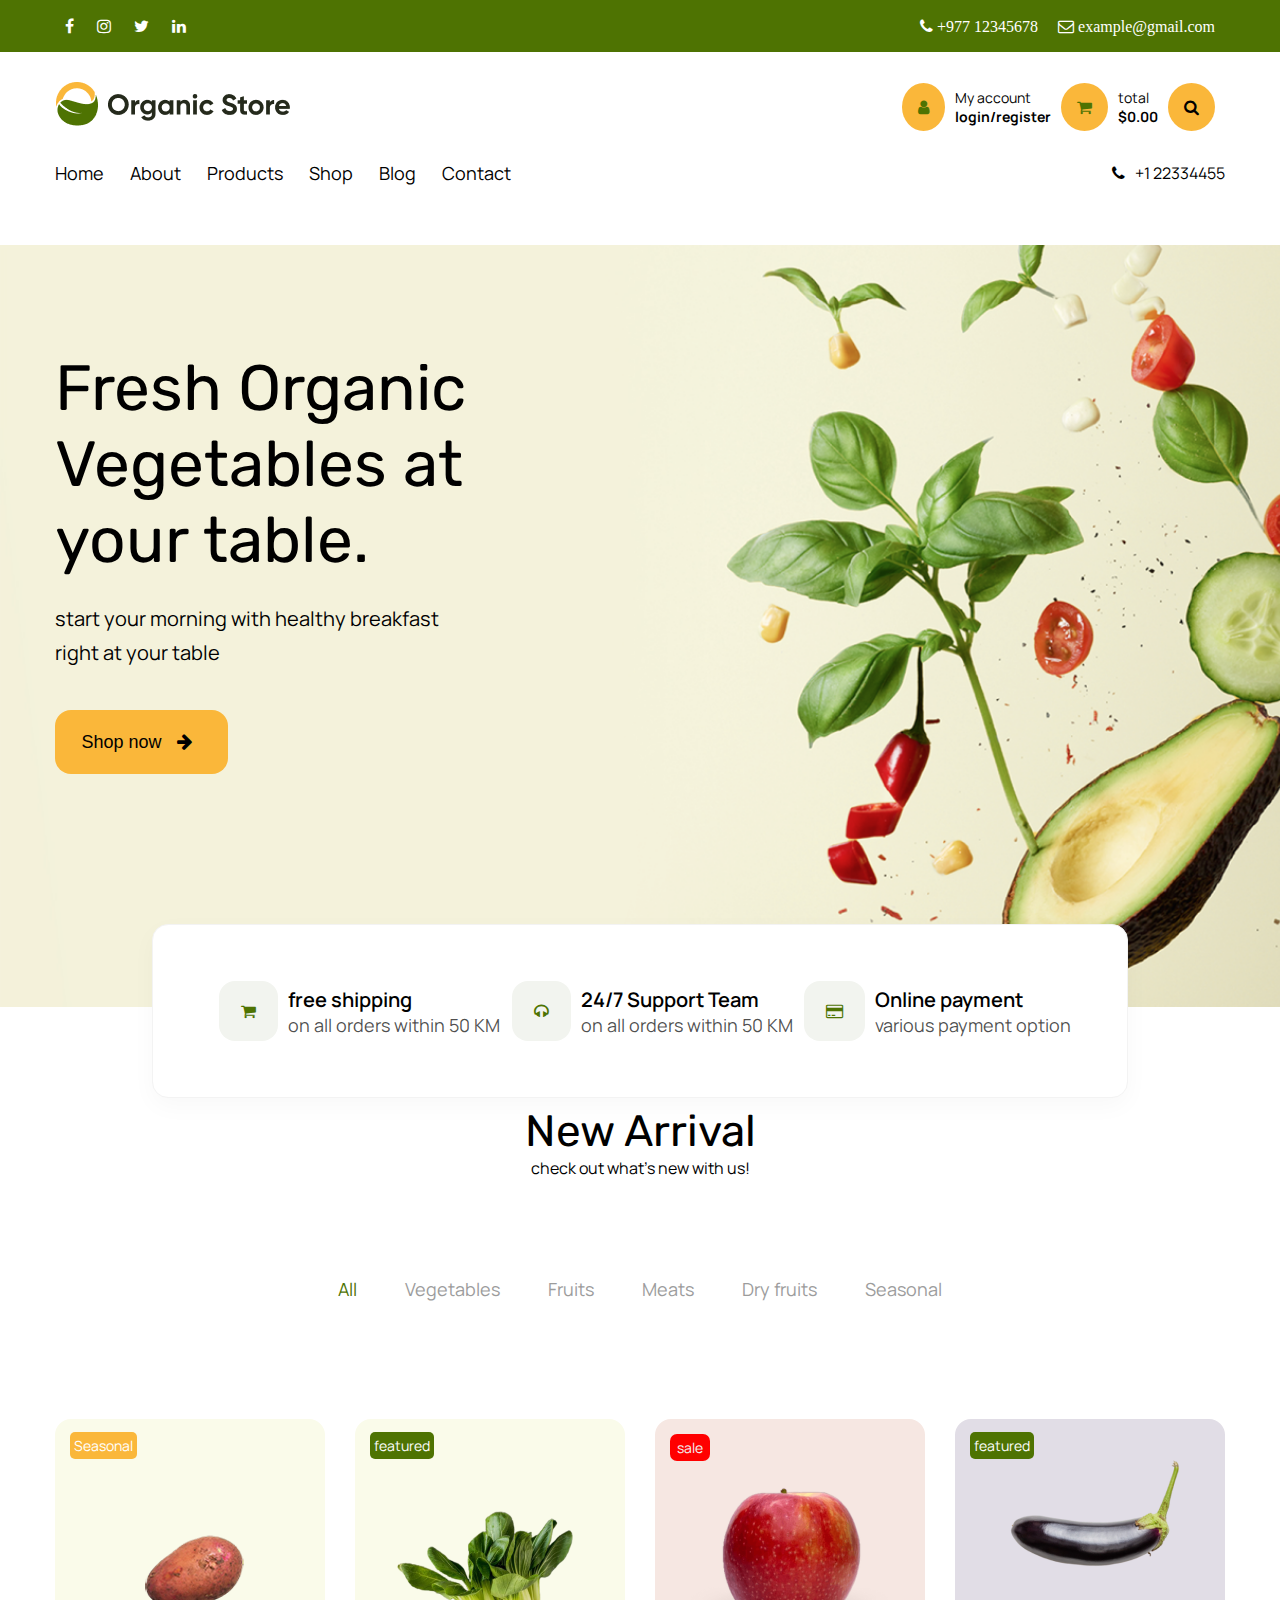
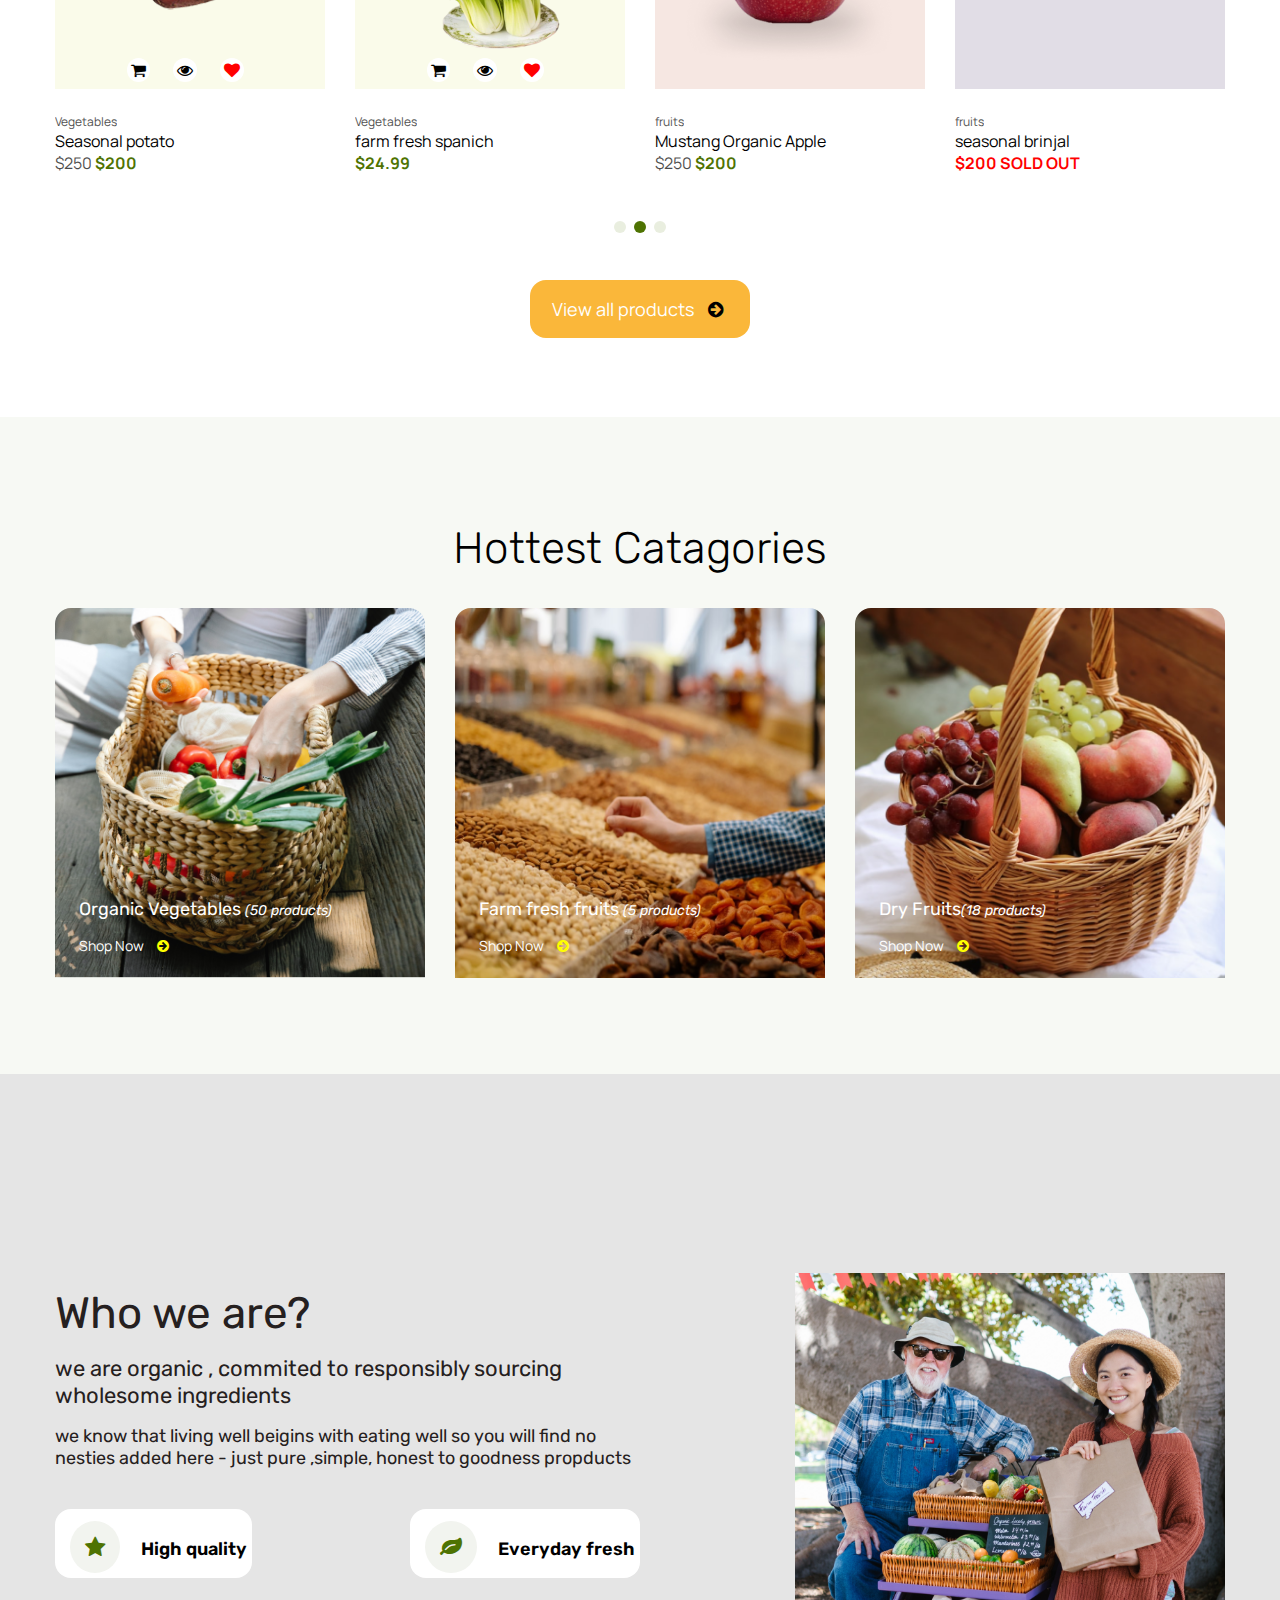
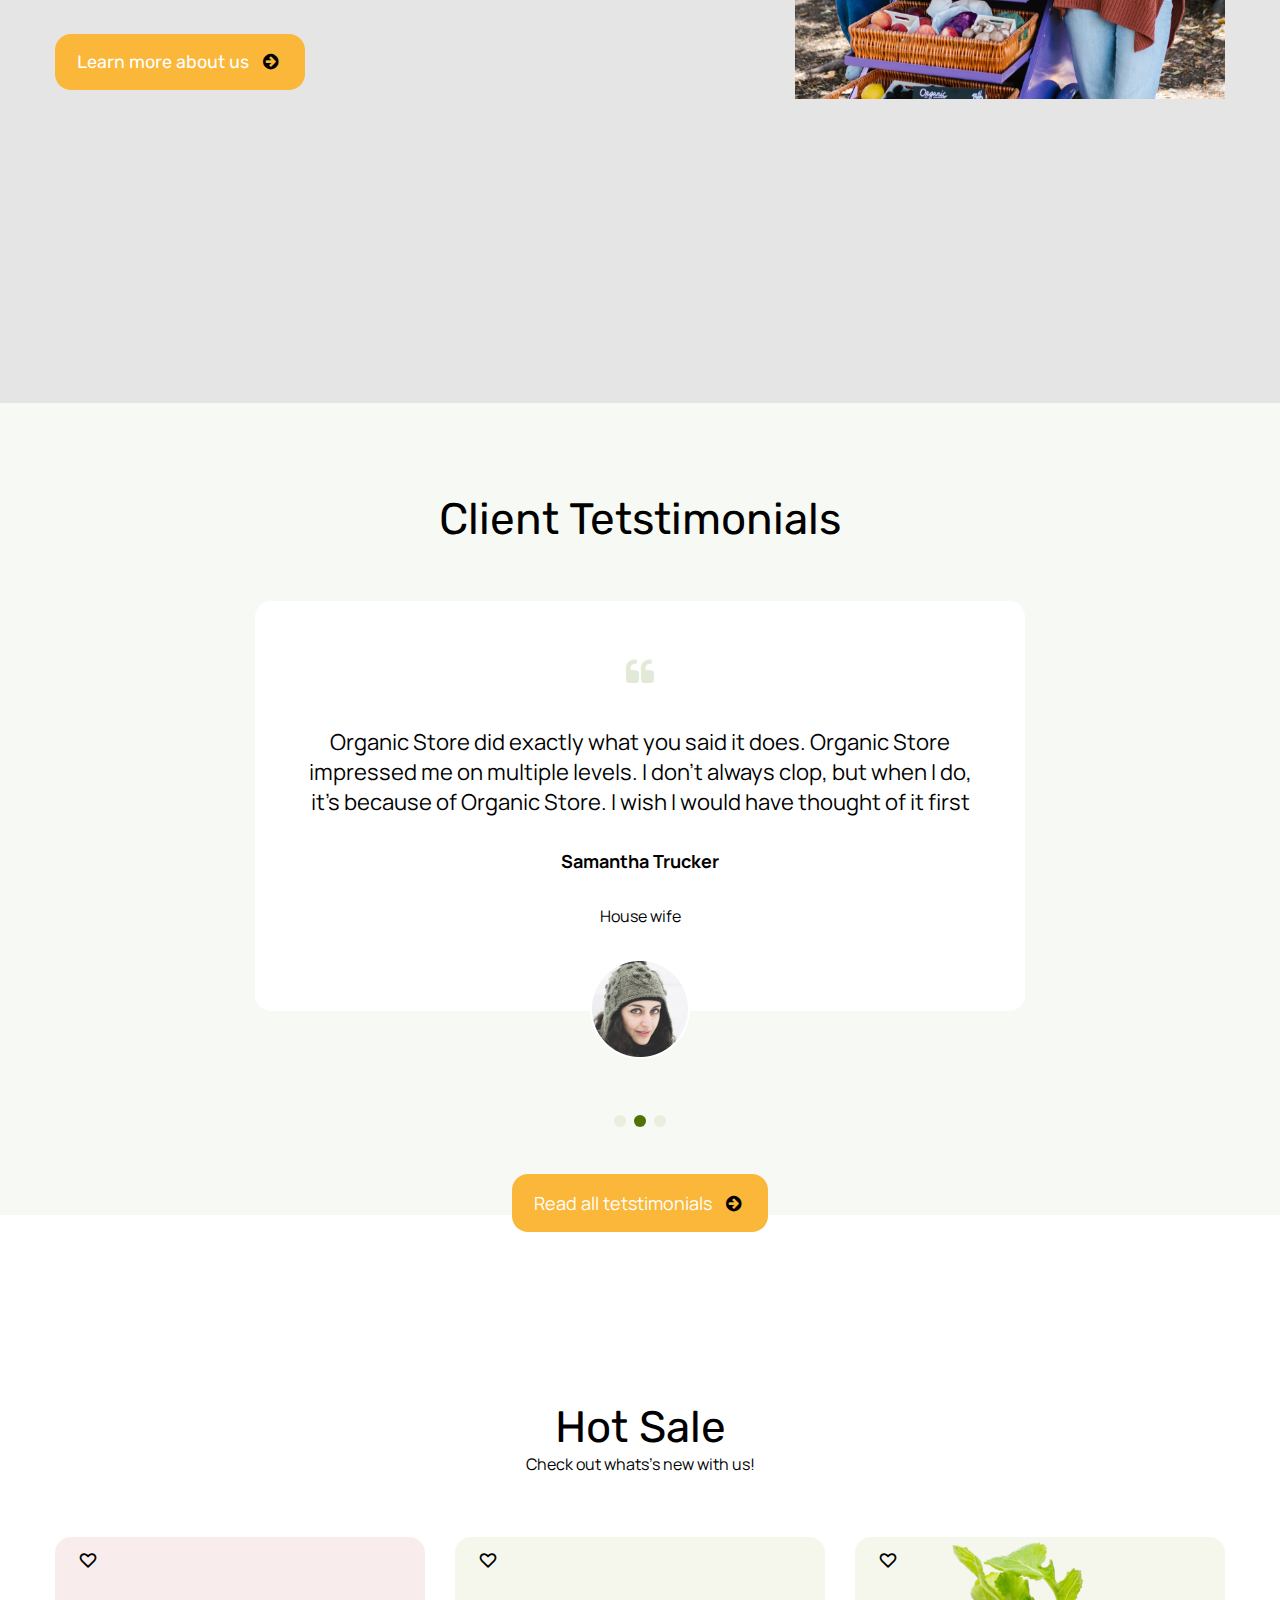
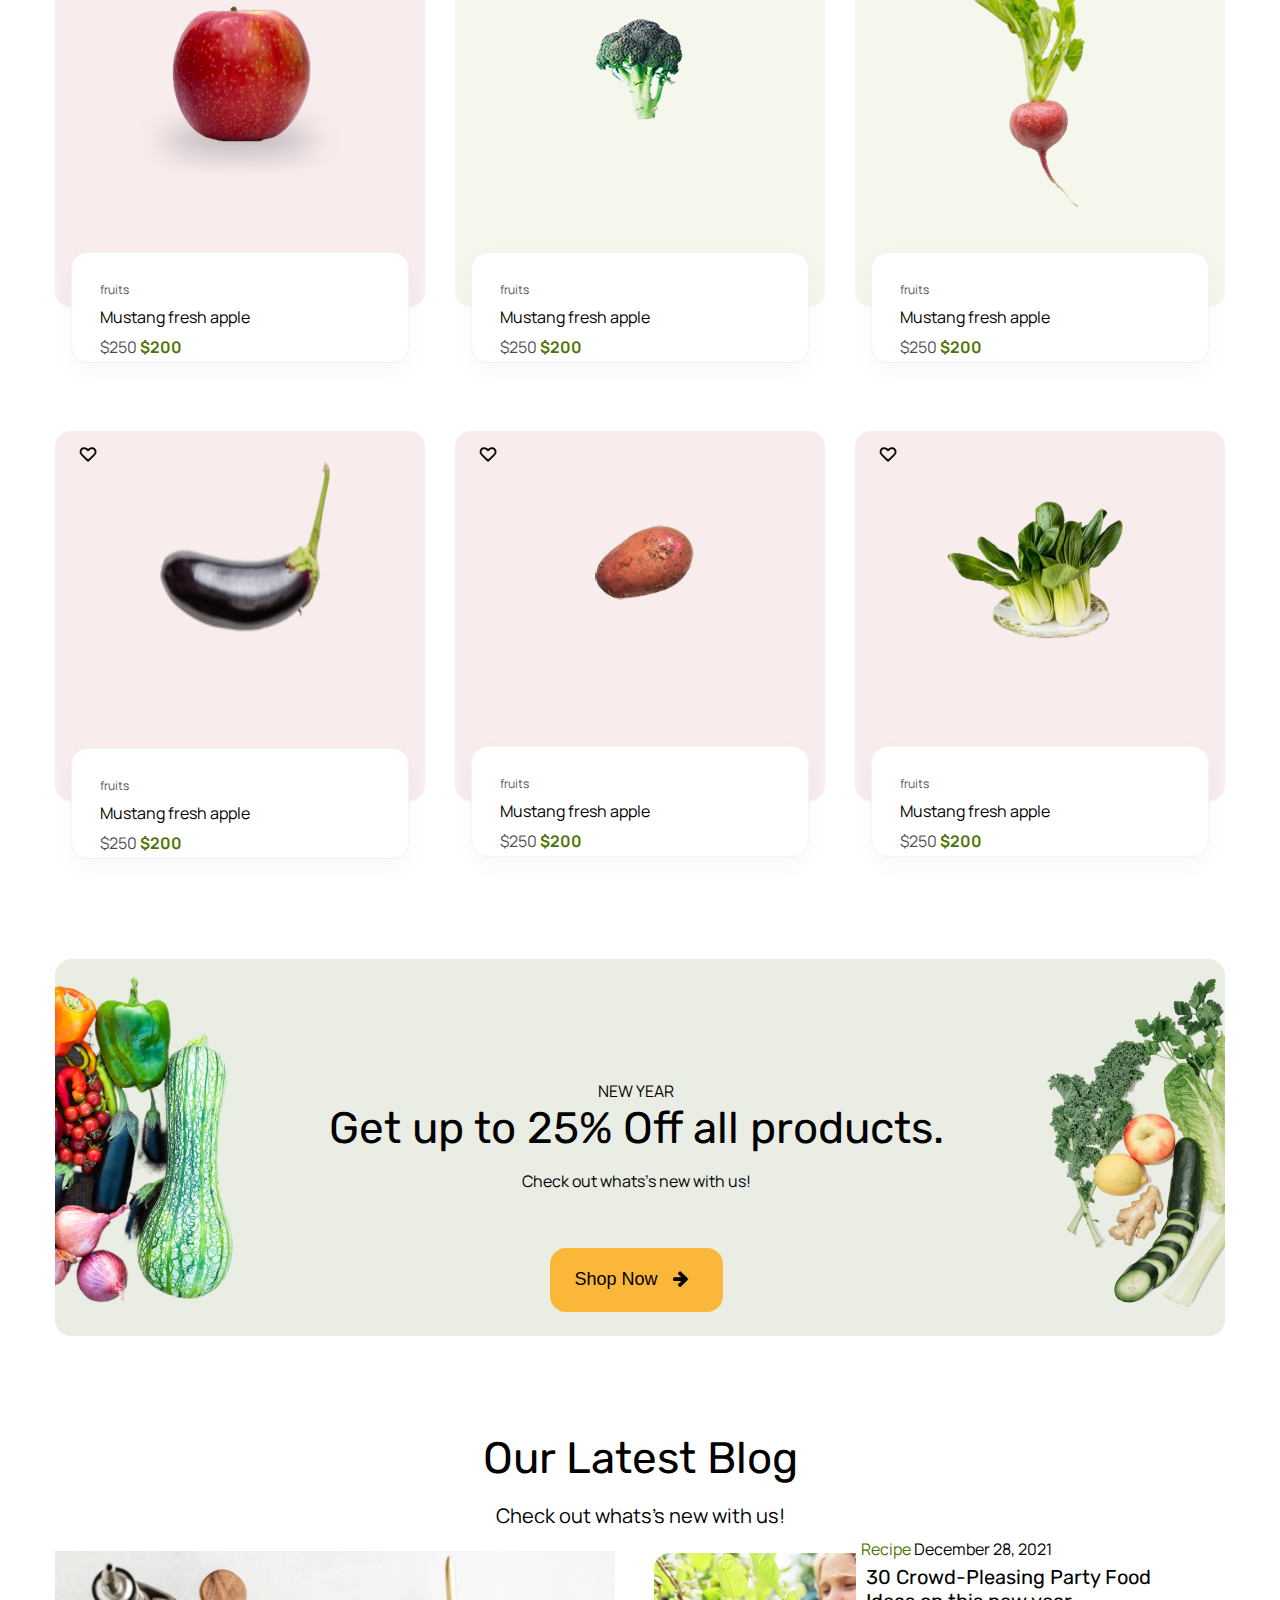
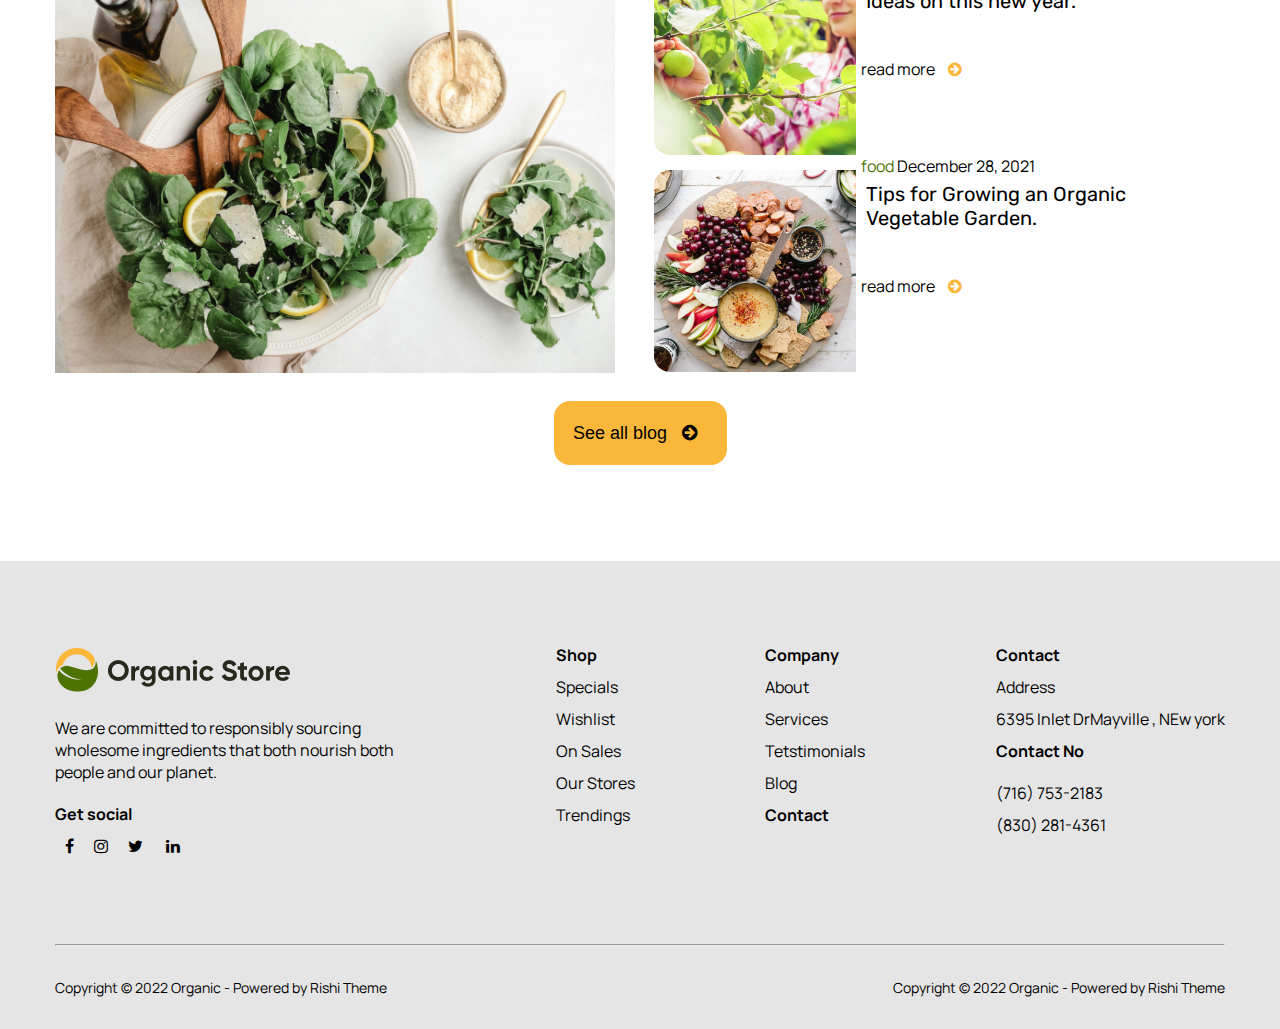
==== index.html @ 99507fd7 "complete about us page" ====
<!DOCTYPE html>
<html lang="en">

<head>
    <meta charset="UTF-8">
    <meta http-equiv="X-UA-Compatible" content="IE=edge">
    <meta name="viewport" content="width=device-width, initial-scale=1.0">
    <link rel="stylesheet" href="https://cdnjs.cloudflare.com/ajax/libs/font-awesome/4.7.0/css/font-awesome.min.css">
    <link rel="stylesheet" href="css/style.css">
    <title>Organic store</title>


</head>

<body>
    <main>
        <!-- header start -->
        <header>
            <nav>
                <div class="top-nav">
                    <div class="container">
                        <div class="top-nav_content">
                            <div class="left">
                                <i class="fa fa-facebook" aria-hidden="true" style="color: white;"></i>
                                <i class="fa fa-instagram" aria-hidden="true" style="color: white;"></i>
                                <i class="fa fa-twitter" aria-hidden="true" style="color: white;"></i>
                                <i class="fa fa-linkedin" aria-hidden="true" style="color: white;"></i>
                            </div>
                            <div class="right">
                                <i class="fa fa-phone" aria-hidden="true" style="color: white;"> +977 12345678</i>
                                <i class="fa fa-envelope-o" aria-hidden="true" style="color: white;">
                                    example@gmail.com</i>

                            </div>
                        </div>

                    </div>
                </div>
                <div class="mid">
                    <div class="container">
                        <div class="mid-content">
                            <div class="left logo">
                                <img src="images/logo.png" alt="logo">

                            </div>
                            <div class="right">
                                <div class="login-register">
                                    <i class="fa fa-user" style="color:var(--green) ;">

                                    </i>
                                    <div class="login-data">
                                        <p class="l-taxt">My account</p>
                                        <p class="b-text">login/register </p>
                                    </div>
                                </div>

                                <div class="shopping-cart">
                                    <i class="fa fa-shopping-cart" style="color:var(--green) ;"> </i>
                                    <div class="cart-content">
                                        <p class="l-taxt">total</p>
                                        <p class="b-text"> $0.00</p>
                                    </div>
                                </div>

                                <i class="fa fa-search"></i>

                            </div>
                        </div>

                    </div>
                </div>
                <div class="bottom-nav">
                    <div class="container">
                        <div class="nav-items">
                            <div>
                                <ul class="left">
                                    <li>Home</li>
                                    <li>About</li>

                                    <li>Products</li>
                                    <li>Shop</li>
                                    <li>Blog</li>
                                    <li>Contact</li>


                                </ul>

                            </div>
                            <div class="right">
                                <i class="fa fa-phone"></i>
                                +1 22334455
                            </div>
                        </div>
                    </div>



                </div>
            </nav>
        </header>
        <!-- header end -->
        <!-- section start  -->
        <section class="sec1">
            <div class="container">
                <div>
                    <h2>Fresh Organic
                        Vegetables at
                        your table.</h2>
                    <p class="m-text">start your morning with healthy breakfast right at your table </p>
                    <button class="btn">Shop now
                        <i class="fa fa-arrow-right"></i>
                    </button>
                </div>
                <div class="container">
                    <div class="box">

                        <div class="card-content">
                            <i class="fa fa-shopping-cart"></i>
                            <div class="card-text">
                                <p class="big-text">free shipping</p>
                                <p class="sm-text">on all orders within 50 KM </p>

                            </div>
                        </div>
                        <div class="card-content">
                            <i class="fa fa-headphones" aria-hidden="true"></i>
                            <div class="card-text">
                                <p class="big-text">24/7 Support Team</p>
                                <p class="sm-text">on all orders within 50 KM </p>

                            </div>
                        </div>
                        <div class="card-content">
                            <i class="fa fa-credit-card"></i>
                            <div class="card-text">
                                <p class="big-text">Online payment</p>
                                <p class="sm-text">various payment option</p>

                            </div>
                        </div>
                    </div>
                </div>
            </div>
        </section>

        <section>
            <div class="container">
                <div class="new-arrival">
                    <div class="sec-heading">
                        <h3>New Arrival</h3>
                        <p>check out what's new with us!</p>
                    </div>

                    <div class="catagories">
                        <ul>
                            <li class="active">All</li>
                            <li>Vegetables</li>
                            <li>Fruits</li>
                            <li>Meats</li>
                            <li>Dry fruits</li>
                            <li>Seasonal</li>
                        </ul>
                    </div>

                </div>

            </div>

        </section>
        <section>
            <div class="container">
                <div class="card-image">
                    <div class="cards">
                        <div class="image" style="background-color:rgba(250, 251, 234, 1);">
                            <span class="Seasonal">Seasonal</span>
                            <img src="./images/potato.png" alt="">

                            <div class="love">
                                <i class="fa fa-shopping-cart"></i>
                                <i class="fa fa-eye"></i>
                                <i class="fa fa-heart" style="color: red;"></i>
                            </div>

                        </div>
                        <div>
                            <p class="cata">Vegetables</p>
                            <p class="fruits-name">Seasonal potato</p>
                            <p> <span class="mrp">$250</span> <span class="price">$200</span></p>
                        </div>
                    </div>
                    <div class="cards">
                        <div class="image" style="background-color:rgba(250, 251, 234, 1);">
                            <span class="featured">featured</span>
                            <img src="./images/leafs.png" alt="">

                            <div class="love">
                                <i class="fa fa-shopping-cart"></i>
                                <i class="fa fa-eye"></i>
                                <i class="fa fa-heart" style="color: red;"></i>
                            </div>

                        </div>
                        <div>
                            <p class="cata">Vegetables</p>
                            <p class="fruits-name">farm fresh spanich</p>
                            <p> <span class="price">$24.99</span></p>
                        </div>
                    </div>
                    <div class="cards">
                        <div class="image">
                            <span class="sale">sale</span>

                            <img src="./images/Apple.png" alt="">
                        </div>
                        <div>
                            <p class="cata">fruits</p>
                            <p class="fruits-name">Mustang Organic Apple</p>
                            <p><span class="mrp">$250</span> <span class="price">$200</span></p>
                        </div>
                    </div>
                    <div class="cards">
                        <div class="image" style="background-color: rgba(225, 221, 230, 1);">
                            <span class="featured">featured</span>

                            <img src="./images/brinjal.png" alt="">
                        </div>
                        <div>
                            <p class="cata">fruits</p>
                            <p class="fruits-name">seasonal brinjal</p>
                            <p><span class="price sold-out">$200 SOLD OUT</span></p>
                        </div>
                    </div>
                </div>
            </div>
            </div>

            <div class="container">
                <div class="dot">
                    <p></p>
                    <p class="active"></p>
                    <p></p>
                </div>
                <div class="v-btn">
                    <a href="#" class="btn bg-btn">View all products <i class="fa fa-arrow-circle-right"
                            aria-hidden="true"></i>
                    </a>
                </div>
            </div>
            </div>

        </section>


        <!-- hotttest catagories -->

        <section class="h-cata">
            <div class="container">
                <h2>Hottest Catagories</h2>
                <div class="image-container">

                    <div class="h-image">
                        <div>

                            <img src="images/Image.png" alt="">

                            <div class="h-text">
                                <p class="h-image-text">Organic Vegetables <span class="qty">(50 products)</span></p>
                                <p class="shop-btn">Shop Now <i class="fa fa-arrow-circle-right"
                                        style="color:yellow;"></i></p>
                            </div>
                        </div>

                    </div>
                    <div class="h-image">
                        <div>
                            <img src="images/Fruits.png" alt="">
                            <div class="h-text">
                                <p class="h-image-text">Farm fresh fruits <span class="qty">(5 products)</span></p>
                                <p class="shop-btn">Shop Now <i class="fa fa-arrow-circle-right"
                                        style="color:yellow;"></i></p>
                            </div>
                        </div>




                    </div>
                    <div class="h-image">
                        <div>
                            <img src="images/fruits2.png" alt="">
                            <div class="h-text">
                                <p class="h-image-text">Dry Fruits<span class="qty">(18 products)</span></p>
                                <p class="shop-btn">Shop Now <i class="fa fa-arrow-circle-right"
                                        style="color:yellow;"></i></p>
                            </div>
                        </div>



                    </div>
                </div>


            </div>
        </section>

        <section class="sec-2">
            <div class="container">
                <div class="description">
                    <div class="text">
                        <h3> Who we are?<h3>
                                <p class="bg-text">we are organic , commited to responsibly sourcing wholesome
                                    ingredients
                                </p>
                                <p class="sm-text"> we know that living well beigins with eating well so you will find
                                    no
                                    nesties added here - just pure ,simple, honest to goodness propducts</p>
                                <div class="tag">
                                    <div>
                                        <i class="fa fa-star" aria-hidden="true" style="color:var(--green) ;"></i>
                                        <span> High quality </span>
                                    </div>
                                    <div>
                                        <i class="fa fa-leaf" aria-hidden="true" style="color:var(--green) ;"></i>
                                        <span>Everyday
                                            fresh</span>
                                    </div>



                                </div>



                                <div class="bg-btn"> Learn more about us <i class="fa fa-arrow-circle-right"></i> </div>

                    </div>
                    <div class="d-image">
                        <img src="images/image4.png" alt="">
                    </div>



                </div>

            </div>

        </section>


        <section class="h-cata c-comment">
            <div class="container">
                <h5>
                    Client Tetstimonials
                </h5>

                <div class="comment">
                    <div class="c-content">
                        <i class="fa fa-quote-left" aria-hidden="true"></i>

                        <p>Organic Store did exactly what you said it does. Organic Store impressed me on multiple
                            levels. I don't always clop, but when I do, it's because of Organic Store. I wish I would
                            have thought of it first</p>
                        <p class="name">Samantha Trucker</p>
                        <p class="o-client">House wife</p>
                        <img src="images/client.png" alt="client-image">
                    </div>

                </div>



                <div class="container">
                    <div class="dot" style="padding-top:104px ;">
                        <p></p>
                        <p class="active"></p>
                        <p></p>
                    </div>
                    <div class="v-btn">
                        <a href="#" class="btn bg-btn">Read all tetstimonials <i class="fa fa-arrow-circle-right"
                                aria-hidden="true"></i>
                        </a>

                    </div>
                </div>

            </div>
        </section>

        <section class="h-sale">
            <div class="container">
                <h5>Hot Sale</h5>
                <p>Check out whats's new with us!</p>
            </div>
            <div class="container">
                <div class="image-container">
                    <div class="card">
                        <i class="fa fa-heart-o" style="color:var(--black);"></i>
                        <img src="images/Apple.png" alt="">
                        <div>
                            <div class="image-content">
                                <p class="cata">fruits</p>
                                <p class="name">Mustang fresh apple</p>
                                <p><span class="mrp">$250</span> <span class="price">$200</span></p>
                            </div>
                        </div>
                    </div>

                    <div class="card" style="background: rgba(245, 247, 237, 1);">
                        <i class="fa fa-heart-o" style="color:var(--black);"></i>

                        <img src="images/brocoli.png" alt="" ">
                        <div>
                            <div class=" image-content">
                        <p class="cata">fruits</p>
                        <p class="name">Mustang fresh apple</p>
                        <p><span class="mrp">$250</span> <span class="price">$200</span></p>
                    </div>
                </div>
            </div>
            <div class="card" style="background: rgba(245, 247, 237, 1);
                    ">
                <i class="fa fa-heart-o" style="color:var(--black);"></i>

                <img src="images/turnip.png" alt="">
                <div>
                    <div class="image-content">
                        <p class="cata">fruits</p>
                        <p class="name">Mustang fresh apple</p>
                        <p><span class="mrp">$250</span> <span class="price">$200</span></p>
                    </div>
                </div>
            </div>
            <div class="card">

                <i class="fa fa-heart-o" style="color:var(--black);"></i>

                <img src="images/brinjal.png" alt="" style="height:272px; width: 272px;">
                <div>
                    <div class="image-content">
                        <p class="cata">fruits</p>
                        <p class="name">Mustang fresh apple</p>
                        <p><span class="mrp">$250</span> <span class="price">$200</span></p>
                    </div>
                </div>
            </div>
            <div class="card">
                <i class="fa fa-heart-o" style="color:var(--black);"></i>

                <img src="images/potato.png" alt="">
                <div>
                    <div class="image-content">
                        <p class="cata">fruits</p>
                        <p class="name">Mustang fresh apple</p>
                        <p><span class="mrp">$250</span> <span class="price">$200</span></p>
                    </div>
                </div>
            </div>
            <div class="card">
                <i class="fa fa-heart-o" style="color:var(--black);"></i>

                <img src="images/leafs.png" alt="">
                <div>
                    <div class="image-content">
                        <p class="cata">fruits</p>
                        <p class="name">Mustang fresh apple</p>
                        <p><span class="mrp">$250</span> <span class="price">$200</span></p>
                    </div>
                </div>
            </div>
            </div>
            </div>
            </div>
        </section>

        <div class="container">
            <div class="ny">
                <div>
                    <img src="images/newyear2.png" alt="">

                </div>
                <div class="ny-card">
                    <div class="ny-text">
                        <p style="text-align: center; padding-top: 96px;">NEW YEAR</p>
                        <h3 style="margin-top:24px 0 16px 0;">Get up to 25% Off all products.</h3>
                        <p style="text-align: center; margin-bottom: 56px
                        ;margin-top: 16px;">Check out whats's new with us!</p>
                        <button class="btn" style="text-align:center ; display: block; margin:  auto;">Shop Now
                            <i class="fa fa-arrow-right"></i></button>
                    </div>

                </div>
                <div>
                    <img src="images/new year.png" alt="">
                </div>
            </div>
        </div>
<!-- section block start  -->




        <section class="blog">
            <div class="container">
                <h3>Our Latest Blog</h3>
                <p style="text-align: center; font-size: 20px;">Check out whats's new with us!</p>
            </div>

            <div class="container">
            <div class="b-box">

                    <div class="feature">
                        <img src="images/feature.png" alt="">
                    </div>
                    <div class="wrapper">
                        <div class="b-article">
                            <div class="article-image"><img src="images/side.png" alt=""></div>
                            <div>
                                <p><span style="color:var(--green) ;" >Recipe</span> <span>December 28, 2021</span></p>
                                <p class="b-content">30 Crowd-Pleasing Party Food Ideas on this new year.</p>
                                <button>read more <i class="fa fa-arrow-circle-right"  ></i></button>
                            </div>
                        </div>

                        <div class="b-article">

                            <div class="article-image"><img src="images/side2.png" alt=""></div>
                            <div >
                                <p><span style="color:var(--green) ;" >food  </span> <span>December 28, 2021</span></p>
                                <p class="b-content">Tips for Growing an Organic Vegetable Garden.</p>
                                <button>read more <i class="fa fa-arrow-circle-right"></i></button>
                            </div>
                        </div>

                    </div>

                </div>
                <button class="btn b-btn">See all blog <i class="fa fa-arrow-circle-right"></i></button>
            </div>
           
              

            
            </div>
        </section>

    </main>
    <footer>
        <div class="container">
            <div class="row">
               <div>
                <img src="images/logo.png" alt="">
                <p>We are committed to responsibly sourcing wholesome ingredients that both nourish both people and our planet.</p>
                <h4>Get social</h4>
                <span><i class="fa fa-facebook"></i><i class="fa fa-instagram"></i><i class="fa fa-twitter"></i> <i class="fa fa-linkedin"></i></span>
               </div>


               <div>
                <h4>Shop</h4>
                <ul class="col">
                    <li>Specials</li>
                    <li>Wishlist</li>
                    <li>On Sales</li>
                    <li>Our Stores</li>
                    <li>Trendings</li>
                </ul>
               </div>
               <div>
                <h4>Company</h4>
                <ul class="col">
                    <li>About</li>
                    <li>Services</li>
                    <li>Tetstimonials</li>
                    <li>Blog</li>
                    <h4>Contact</h4>
                </ul>
               </div>
               <div>
                <h4>Contact</h4>
                <ul class="col">
                <li>Address </li>
                <li>6395 Inlet DrMayville , NEw york</li>
                <h4>Contact No</h4>
                <li>(716) 753-2183</li>
                <li>(830) 281-4361</li>
            </ul>
               </div>
            </div>
            <hr>
            <div class="footer-copyright">
                <div>Copyright © 2022 Organic - Powered by Rishi Theme</div>
                <div>Copyright © 2022 Organic - Powered by Rishi Theme</div>
            </div>
        </div>
    </footer>
</body>

</html>
---- css/style.css ----
@import url("https://fonts.googleapis.com/css2?family=Manrope:wght@400;500;600&family=Rubik:wght@400;500;600;700&display=swap");

* {
  margin: 0;
  padding: 0;
  box-sizing: border-box;
}
body {
  font-family: manrope;
}

.container {
  max-width: 1170px;
  width: 100%;
  margin: 0 auto;
}
:root {
  --white: #ffff;
  --grey: #f7f9f4;
  --black-font: rgb(0, 0, 0, 1);
  --grey-font: rgba(0, 0, 0, 0.7);
  --button: rgba(250, 183, 58, 1);
  --green: rgba(78, 115, 2, 1);
}
header {
  height: 245px;
}
.top-nav {
  background: rgba(78, 115, 2, 1);
}

.top-nav_content {
  display: flex;
  padding: 15px 0px;
  justify-content: space-between;
}
.fa {
  margin: 0 10px;
}

.mid-content {
  display: flex;
  padding: 30px 0px;
  justify-content: space-between;
}

.right {
  display: flex;
  align-items: center;
}
.b-text {
  font-size: 14px;
  font-weight: 700;
}
.l-taxt {
  font-size: 14px;
  font-weight: 400;
}
.login-register {
  display: flex;
  align-items: center;
}

.shopping-cart {
  display: flex;
  align-items: center;
}

.nav-items {
  display: flex;
  justify-content: space-between;
}

.mid .right .fa {
  background-color: var(--button);
  padding: 16px;
  border-radius: 50%;
}

.fa-user {
  padding: 15.5px;
}

ul {
  display: flex;
  list-style: none;
  gap: 26px;
  font-size: 18px;
}
.bottom .fa {
  color: black;
  font-size: 22px;
}
.bottom .right {
  font-weight: 500;
}

.sec1 {
  height: 762px;
  background: url(../images/section1.png);
  background-repeat: no-repeat;
  background-size: cover;
  position: relative;
}

h2 {
  font-family: rubik;
  font-size: 64px;
  font-weight: 400;
  padding-top: 105px;
  width: 470px;
}
.m-text {
  font-size: 20px;
  line-height: 34px;
  width: 386px;
  margin-top: 24px;
  font-weight: 400px;
  display: block;
}
.btn {
  height: 64px;
  width: 173px;
  background-color: var(--button);
  font-size: 18px;
  border-radius: 16px;
  margin-top: 40px;
  border: none;
}
.box {
  padding: 56px;
  background-color: var(--white);
  position: relative;
  display: flex;
  justify-content: space-between;
  border-radius: 16px;
  bottom: -150px;
  box-shadow: 0px 8px 24px rgba(0, 0, 0, 0.03);
  border: 1px solid #f3f3f3;
  width: 976px;
  margin: auto;
}
.card-content {
  display: flex;
}
.card-text {
  margin: auto;
}

.box .fa {
  color: var(--green);
  padding: 22px;
  background-color: rgba(242, 244, 239, 1);
  border-radius: 16px;
}
.big-text {
  font-size: 20px;
  font-weight: 600;
}
.sm-text {
  font-weight: 400;
  color: rgba(0, 0, 0, 0.7);
}
.new-arrival {
  height: 412px;
}
.sec-heading {
  height: 270px;
  display: flex;
  flex-direction: column;
  align-items: center;
  justify-content: center;
}
h3 {
  font-size: 44px;
  font-family: rubik;
  font-weight: 400;
}
.catagories ul {
  justify-content: center;
  gap: 48px;
  color: rgba(156, 156, 156, 1);
  align-items: flex-end;
}
.active {
  color: var(--green);
}
.cards {
  height: 402px;
  position: relative;
}
.image {
  height: 270px;
  width: 270px;
  background-color: rgba(246, 231, 226, 1);
  border-radius: 16px 16px 0px 0;
}

.cata {
  font-size: 12px;
  opacity: 0.7;
  margin-top: 24px;
}
.mrp {
  opacity: 0.7;
}
.price {
  color: var(--green);
  font-weight: 700;
}
.sale {
  position: absolute;
  font-size: 14px;
  padding: 4px 7px;
  border-radius: 7px;
  top: 15px;
  left: 15px;
  background-color: red;
  color: #f3f3f3;
}
.sold-out {
  color: red;
}

.card-image {
  display: flex;
  justify-content: space-between;
  align-items: center;
  flex-wrap: wrap;
}
.featured {
  background-color: var(--green);
  position: relative;
  font-size: 14px;
  top: 15px;
  left: 15px;
  padding: 4px;
  border-radius: 5px;
  color: var(--white);
}
.Seasonal {
  font-size: 14px;
  background-color: rgba(250, 183, 58, 1);
  position: relative;
  top: 15px;
  left: 15px;
  padding: 4px;
  border-radius: 5px;
  color: var(--white);
}
.love {
  position: absolute;
  position: absolute;
  top: 239px;
  left: 62px;
}
.love .fa {
  padding: 4px;
  background-color: white;
  border-radius: 50%;
}

.dot {
  display: flex;
  justify-content: center;
  gap: 8px;
  margin-bottom: 64px;
}
.dot p {
  height: 12px;
  width: 12px;
  background-color: rgba(233, 238, 223, 1);
  border-radius: 50%;
}
.dot .active {
  background-color: var(--green);
}
.bg-btn {
  text-align: center;
  padding: 17px 17px 17px 22px;
  font-size: 18px;
  text-decoration: none;
  color: var(--white);
}
.bg-btn .fa {
  color: black;
}
.v-btn {
  text-align: center;
  margin-bottom: 96px;
}
.image-container {
  display: flex;
  flex-wrap: wrap;
  justify-content: space-between;
}
.h-image {
  margin-top: 15px;
  height: 370px;
  position: relative;
  margin-bottom: 96px;
}
.h-image img {
  width: 370px;
  height: 370px;
  border-radius: 16px 16px 0 0;
}
.h-cata h2 {
  margin: 0 auto;
  text-align: center;

  font-family: rubik;
  font-weight: 300;
  font-size: 44px;
  letter-spacing: -0.01rem;
  margin-bottom: 19px;
}

.h-cata {
  background-color: var(--grey);
}

.h-text {
  position: absolute;
  bottom: 23px;
  left: 24px;
  color: #ffffff;
}
.qty {
  font-size: 14px;
  font-weight: 400;
  font-style: italic;
}

.h-image-text {
  font-size: 18px;
  font-family: rubik;
}
.shop-btn {
  font-size: 14px;
  margin-top: 16px;
}

.tag span {
  color: var(--black-font);
  font-size: 18px;
  font-weight: 600;
}
.tag .fa {
  padding: 15px;
  border-radius: 50%;
  font-size: 22px;
  background-color: rgba(242, 244, 239, 1);
}
.text {
  width: 50%;
}
.tag {
  display: flex;

  justify-content: space-between;
  margin-top: 40px;
}
.sec-2 {
  background-color: #e5e5e5;
  height: 929px;
}
.description {
  display: flex;
  justify-content: space-between;
  align-items: center;
  height: 829px;
}

.description h3 {
  font-size: 44px;
  font-weight: 400;
}
.bg-text {
  font-size: 22px;
  font-weight: 400;
}
.sm-text {
  font-size: 18px;
  font-weight: 400;
}

.tag div {
  border-radius: 16px;
  background-color: rgba(255, 255, 255, 1);
  text-align: center;
  padding: 5px;
}
.d-image img {
  width: 430px;
  margin: auto;
}
.text h3 {
  margin: 16px 0;
  color: rgb(37, 32, 32);
}
.text p {
  margin: 16px 0;
  color: rgb(37, 32, 32);
}
.text .bg-btn {
  text-align: start;
  background-color: rgba(250, 183, 58, 1);
  display: inline-block;
  border-radius: 16px;
  margin-top: 56px;
}
h5 {
  font-size: 44px;
  font-family: rubik;
  font-weight: 400;
  padding-top: 90px;
  text-align: center;
}
.comment {
  height: 410px;
  width: 770px;
  background-color: var(--white);
  border-radius: 16px;
  text-align: center;
  margin: 56px auto 0 auto;
}

.comment .fa {
  color: rgba(227, 233, 215, 1);
  font-size: 30px;
  width: 30px;
  margin-top: 56px;
  margin-bottom: 40px;
}
.comment p {
  font-size: 22px;
  font-weight: 400;
  width: 674px;
  margin: 0 auto;
  margin-bottom: 32px;
}

.comment .name {
  font-size: 18px;
  font-weight: 700;
}
.comment .o-client {
  font-size: 16px;
  font-weight: 400;
}
.h-sale p {
  text-align: center;
}

.image-content {
  border-radius: 16px;

  width: 338px;
  margin: 0 auto;
  background-color: rgba(255, 255, 255, 1);
  position: relative;
  bottom: -40px;
  padding: 0 0 0 24px;
  box-shadow: 0px 8px 24px rgba(0, 0, 0, 0.03);
  border: 1px solid #F3F3F3;
}
.image-content p {
  text-align: start;
  padding: 4px;
}
.card {
  height: 370px;
  width: 370px;
  background-color: rgba(248, 236, 237, 1);
  text-align: center;
  margin: 62px 0;
  border-radius: 16px;
  position: relative;
}
.image-container .card {
  background-color: rgba(248, 236, 237, 1);
}
.card-content .name {
  font-size: 18px;
  font-weight: 500;
}
.image-container {
  display: flex;
  justify-content: space-between;
  align-items: center;
}

.card .fa {
  position: absolute;
  top: 15px;
  left: 15px;
  font-weight: 700;
}
.ny {
  display: flex;
  border-radius: 16px;
  margin-top: 96px;
  align-items: center;
  background-color: #eaede4;
  justify-content: space-between;
}

.blog h3{
  text-align: center;
  padding:96px 0 18px 0 ;
}
.blog{
}

.b-box{
  display: flex;
  justify-content: space-between;
  align-items: center;
  margin: auto 0;
  width: 100%;

}
.feature{
  width: 570px;
  height: 429px;
}

.feature img{
  width: 560px;

}

.article-image img{
  margin-right: 5px;
  border-radius: 16px 0 0 16px;
}

 
.b-article{
  display: flex;
  /* text-align: center; */
  align-items: center;
  height: 202px;
  width: 571px;

}
.wrapper{
  height: 434px;
  margin: 19px 0px 19px 39px;
  display: flex;
  flex-direction: column;
  justify-content: space-around;
}

.b-btn{
  display: block;
  text-align: center;
  margin: 0 auto;
  padding: 19px;

}
.b-article div button{
  margin-top: 40px;
  border: none;
  background: transparent;
  font-size: 16px;
  font-family: manrope;
  margin-bottom: 96px;
}

.b-content{
  font-family: rubik
  ;
  font-size: 20px;
  font-weight: 400;
  width: 322px;
  padding: 5px;
}



.b-article div button i{
color: var(--button);
}

/* footer  */

footer{
  background-color: #E5E5E5;
  margin-top: 96px;
  padding: auto 0;


}
.row{
  height: 383px;

  display: flex;
  justify-content: space-between;
  align-items: center;

}
.col{
  flex-direction: column;
  padding: 0;
gap: 10px;
  height: 185px;
  font-size: 16px;
}
.col li{
  margin: 0;
  gap: 0;
}
.row div p{
  width: 370px;
  font-size: 16px;
  margin: 20px 0;

}

.footer-copyright
{
  display: flex;
  justify-content: space-between;
  align-items: center;
  font-size: 14px;
  font-weight: 400;
  padding: 32px 0;
}

h4{
  margin-bottom: 10px;
}
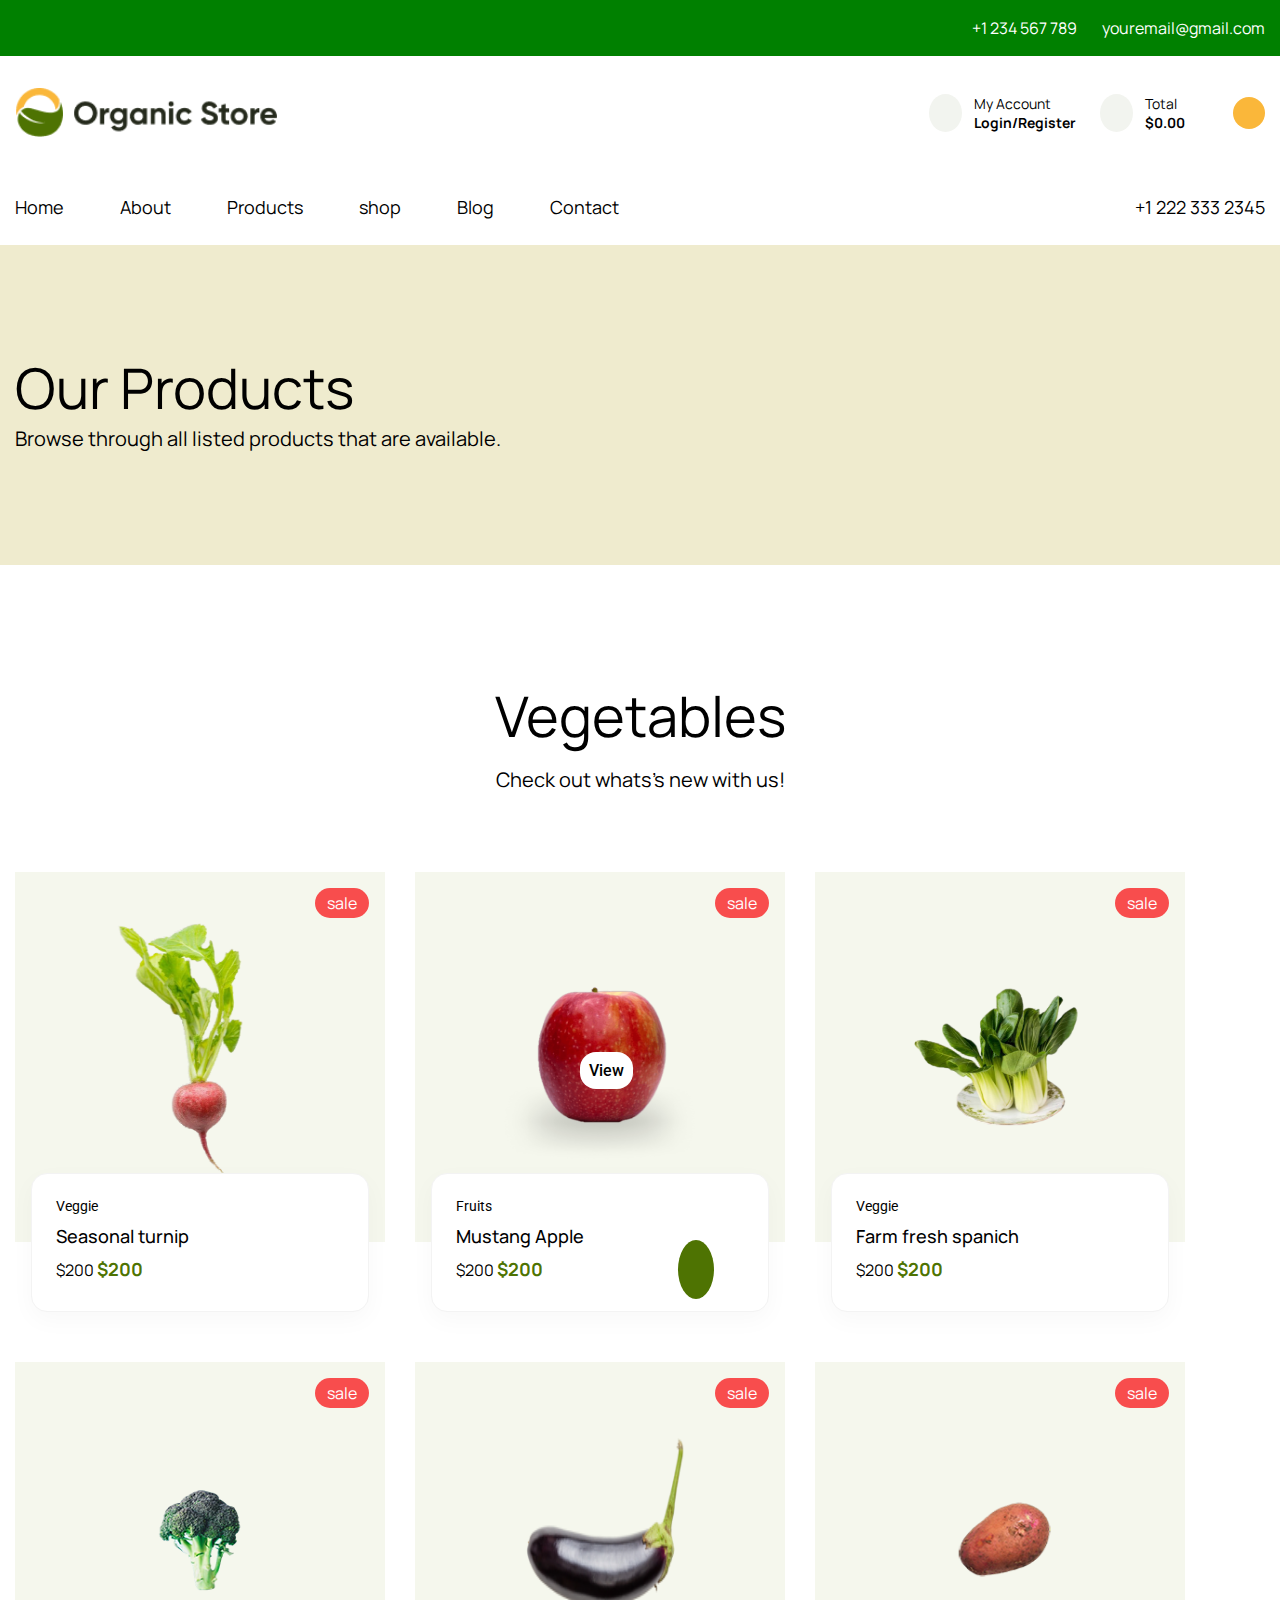
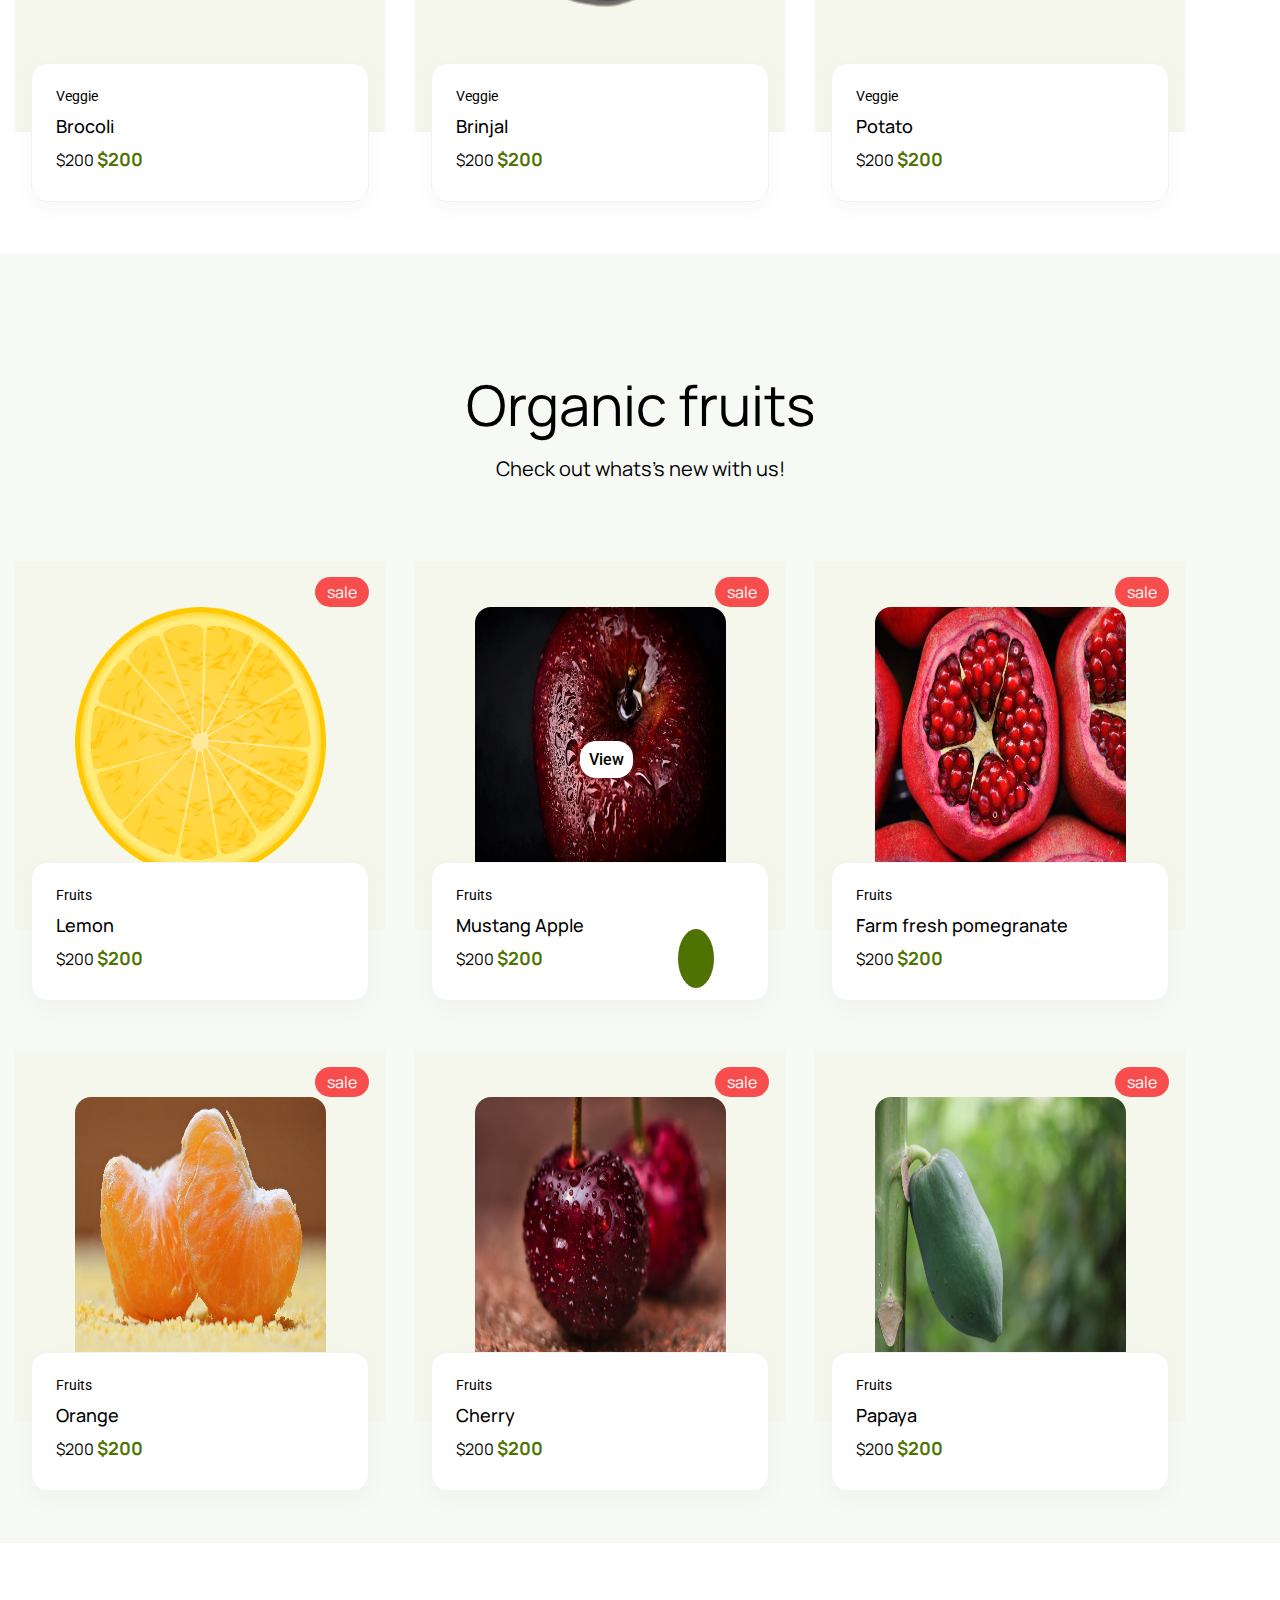
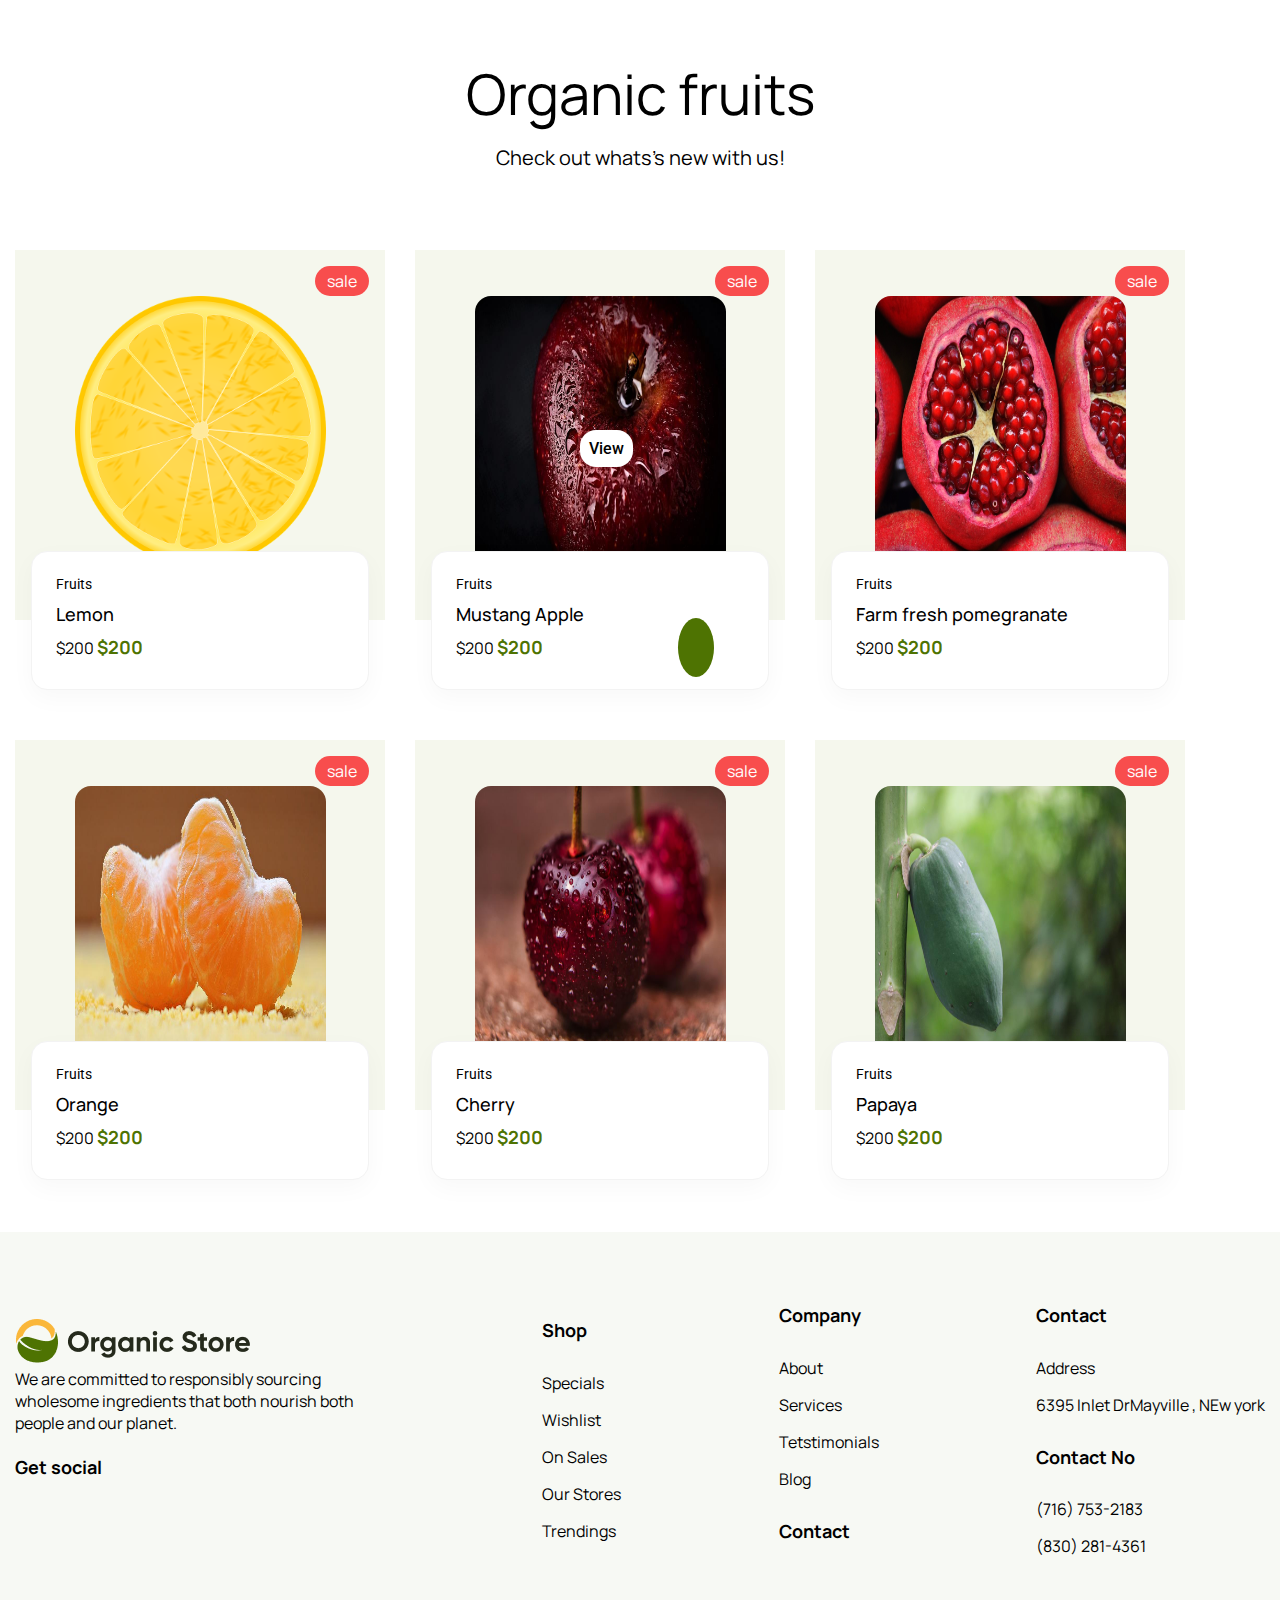
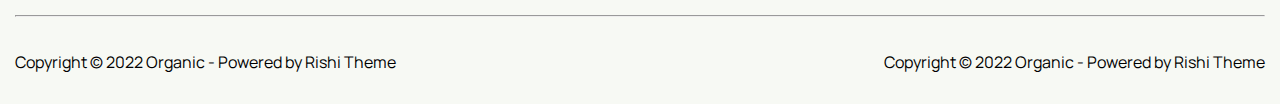
==== commit bf6100b0: "backup" ====
--- a/index.html
+++ b/index.html
@@ -5,595 +5,533 @@
     <meta charset="UTF-8">
     <meta http-equiv="X-UA-Compatible" content="IE=edge">
     <meta name="viewport" content="width=device-width, initial-scale=1.0">
-    <link rel="stylesheet" href="https://cdnjs.cloudflare.com/ajax/libs/font-awesome/4.7.0/css/font-awesome.min.css">
+    <link rel="stylesheet" href="https://cdnjs.cloudflare.com/ajax/libs/font-awesome/6.1.1/css/all.min.css"
+        integrity="sha512-KfkfwYDsLkIlwQp6LFnl8zNdLGxu9YAA1QvwINks4PhcElQSvqcyVLLD9aMhXd13uQjoXtEKNosOWaZqXgel0g=="
+        crossorigin="anonymous" referrerpolicy="no-referrer" />
+    <link rel="shortcut icon" href="images/logo.png" type="image/x-icon">
+    <!-- <link rel="stylesheet" href="https://cdnjs.cloudflare.com/ajax/libs/font-awesome/4.7.0/css/font-awesome.min.css"> -->
     <link rel="stylesheet" href="css/style.css">
-    <title>Organic store</title>
-
-
+    <title>Organic Store</title>
 </head>
 
 <body>
-    <main>
-        <!-- header start -->
-        <header>
-            <nav>
-                <div class="top-nav">
-                    <div class="container">
-                        <div class="top-nav_content">
-                            <div class="left">
-                                <i class="fa fa-facebook" aria-hidden="true" style="color: white;"></i>
-                                <i class="fa fa-instagram" aria-hidden="true" style="color: white;"></i>
-                                <i class="fa fa-twitter" aria-hidden="true" style="color: white;"></i>
-                                <i class="fa fa-linkedin" aria-hidden="true" style="color: white;"></i>
-                            </div>
-                            <div class="right">
-                                <i class="fa fa-phone" aria-hidden="true" style="color: white;"> +977 12345678</i>
-                                <i class="fa fa-envelope-o" aria-hidden="true" style="color: white;">
-                                    example@gmail.com</i>
-
-                            </div>
-                        </div>
-
-                    </div>
-                </div>
-                <div class="mid">
-                    <div class="container">
-                        <div class="mid-content">
-                            <div class="left logo">
-                                <img src="images/logo.png" alt="logo">
-
-                            </div>
-                            <div class="right">
-                                <div class="login-register">
-                                    <i class="fa fa-user" style="color:var(--green) ;">
-
-                                    </i>
-                                    <div class="login-data">
-                                        <p class="l-taxt">My account</p>
-                                        <p class="b-text">login/register </p>
+    <div class="main">
+        <div class="box box-1">
+            <header>
+                <nav>
+                    <div class="top-nav">
+                        <div class="container">
+                            <div class="topnav">
+                                <div class="right top-right">
+                                    <a href="#"><i class="fa-brands fa-facebook"></i></a></i>
+                                    <a href="#"><i class="fa-brands fa-instagram"></i></a></i>
+                                    <a href="#">
+                                        <i class="fa-brands fa-twitter">
+
+                                    </a></i>
+                                    <a href="#"> <i class="fa-brands fa-linkedin"></i></a></i>
+
+                                </div>
+                                <div class="left">
+                                    <div>
+                                        <i class="fa-solid fa-phone"><a href="#"></a></i>
+                                        <span>+1 234 567 789</span>
+
+                                    </div>
+                                    <div>
+                                        <i class="fa-solid fa-envelope"><a href="#"></a></i>
+                                        <span>youremail@gmail.com</span>
                                     </div>
                                 </div>
-
-                                <div class="shopping-cart">
-                                    <i class="fa fa-shopping-cart" style="color:var(--green) ;"> </i>
-                                    <div class="cart-content">
-                                        <p class="l-taxt">total</p>
-                                        <p class="b-text"> $0.00</p>
+                            </div>
+                        </div>
+                    </div>
+
+                    <div class="container">
+                        <div class="midnav">
+
+                            <div class="right mid-right">
+                                <img src="images/logo.png" alt="logo">
+                            </div>
+
+                            <div class="left mid-left">
+                                <div class="register">
+                                    <div>
+                                        <div class="left">
+                                            <i class="fa-solid fa-user"><a href="#"></a></i>
+                                            <div>
+                                                <p class="sm-text">My Account</p>
+                                                <p class="b-text">Login/Register</p>
+                                            </div>
+
+                                        </div>
+                                        <div class="right">
+                                            <i class="fa-solid fa-cart-shopping"><a href="#"></a></i>
+                                            <div>
+                                                <p class="sm-text">Total</p>
+                                                <p class="b-text">$0.00</p>
+                                            </div>
+                                        </div>
                                     </div>
+                                    <i class="fa-solid fa-magnifying-glass"><a href="#"></a></i>
+
+
                                 </div>
-
-                                <i class="fa fa-search"></i>
-
-                            </div>
-                        </div>
-
-                    </div>
+                            </div>
+
+                        </div>
+                    </div>
+                    <div class="container">
+                        <div class="bottom-nav">
+                            <ul class="left bottom-left">
+                                <li><a href="#">Home</a></li>
+                                <li><a href="#">About</a></li>
+                                <li><a href="#">Products <i class="fa-solid fa-chevron-down"></i></a></li>
+                                <li><a href="#">shop <i class="fa-solid fa-chevron-down"></i></a></li>
+                                <li><a href="#">Blog</a></li>
+                                <li><a href="#">Contact</a></li>
+
+
+
+                            </ul>
+
+                            <div class="right bottom-right">
+                                <i class="fa-solid fa-phone"></i>
+                                <span>+1 222 333 2345</span>
+                            </div>
+                        </div>
+                    </div>
+                </nav>
+
+
+
+            </header>
+
+        </div>
+        <div class="box feature">
+            <div class="container">
+                <div class="text">
+                    <h4>Our Products</h4>
+                    <p>Browse through all listed products that are available.</p>
                 </div>
-                <div class="bottom-nav">
-                    <div class="container">
-                        <div class="nav-items">
-                            <div>
-                                <ul class="left">
-                                    <li>Home</li>
-                                    <li>About</li>
-
-                                    <li>Products</li>
-                                    <li>Shop</li>
-                                    <li>Blog</li>
-                                    <li>Contact</li>
-
-
-                                </ul>
-
-                            </div>
-                            <div class="right">
-                                <i class="fa fa-phone"></i>
-                                +1 22334455
-                            </div>
-                        </div>
-                    </div>
-
-
-
+
+            </div>
+
+        </div>
+        <div class="box gallery">
+            <div class="container">
+                <div class="image-text">
+                    <h4>Vegetables</h4>
+                    <p>Check out whats's new with us!</p>
                 </div>
-            </nav>
-        </header>
-        <!-- header end -->
-        <!-- section start  -->
-        <section class="sec1">
-            <div class="container">
-                <div>
-                    <h2>Fresh Organic
-                        Vegetables at
-                        your table.</h2>
-                    <p class="m-text">start your morning with healthy breakfast right at your table </p>
-                    <button class="btn">Shop now
-                        <i class="fa fa-arrow-right"></i>
-                    </button>
+                <div class="image-container">
+                    <div class="cards">
+
+                        <div class="tag">
+                            <i class="fa-solid fa-heart"></i>
+                            <span class="sale">sale</span>
+                        </div>
+                        <img src="images/turnip.png" alt="">
+                        <div class="text">
+                            <p class="sm-text">Veggie </p>
+                            <p class="name">Seasonal turnip</p>
+                            <p class="price"><span class="mrp">$200 <span class="discount">$200</span></span>
+                                <i class="fa-solid fa-cart-shopping" style="color: black;"></i>
+                            </p>
+
+
+                        </div>
+                    </div>
+                    <div class="cards ">
+                        <div class="tag active-card">
+                            <i class="fa-solid fa-heart  active"></i>
+                            <span class="sale">sale</span>
+                        </div>
+                        <img src="images/Apple.png" alt="">
+
+                        <div class="text">
+                            <p class="sm-text">Fruits</p>
+                            <p class="name">Mustang Apple</p>
+                            <p class="price"><span class="mrp">$200 <span class="discount">$200</span></span>
+                                <i class="fa-solid fa-cart-shopping active"></i>
+                            </p>
+                        </div>
+                    </div>
+
+
+                    <div class="cards">
+                        <div class="tag">
+                            <i class="fa-solid fa-heart "></i>
+                            <span class="sale">sale</span>
+                        </div>
+                        <img src="images/leafs.png" alt="">
+                        <div class="text">
+                            <p class="sm-text">Veggie </p>
+                            <p class="name">Farm fresh spanich</p>
+                            <p class="price"><span class="mrp">$200 <span class="discount">$200</span></span>
+                                <i class="fa-solid fa-cart-shopping" style="color: black;"></i>
+                            </p>
+                        </div>
+                    </div>
+
+
+
+                    <div class="cards">
+                        <div class="tag">
+                            <i class="fa-solid fa-heart  "></i>
+                            <span class="sale">sale</span>
+                        </div>
+                        <img src="images/brocoli.png" alt="">
+                        <div class="text">
+                            <p class="sm-text">Veggie </p>
+                            <p class="name">Brocoli</p>
+                            <p class="price"><span class="mrp">$200 <span class="discount">$200</span></span>
+                                <i class="fa-solid fa-cart-shopping" style="color: black;"></i>
+                            </p>
+                        </div>
+                    </div>
+
+
+                    <div class="cards">
+                        <div class="tag">
+                            <i class="fa-solid fa-heart  "></i>
+                            <span class="sale">sale</span>
+                        </div>
+                        <img src="images/brinjal.png" alt="">
+                        <div class="text">
+                            <p class="sm-text">Veggie </p>
+                            <p class="name">Brinjal</p>
+                            <p class="price"><span class="mrp">$200 <span class="discount">$200</span></span>
+                                <i class="fa-solid fa-cart-shopping" style="color: black;"></i>
+                            </p>
+                        </div>
+                    </div>
+
+                    <div class="cards">
+                        <div class="tag">
+                            <i class="fa-solid fa-heart "></i>
+                            <span class="sale">sale</span>
+                        </div>
+                        <img src="images/potato.png" alt="">
+                        <div class="text">
+                            <p class="sm-text">Veggie </p>
+                            <p class="name">Potato </p>
+                            <p class="price"><span class="mrp">$200 <span class="discount">$200</span></span>
+                                <i class="fa-solid fa-cart-shopping" style="color: black;"></i>
+                            </p>
+                        </div>
+                    </div>
+
+
+
                 </div>
+
+
+
+
+
+
+            </div>
+
+
+
+
+
+
+
+
+
+        </div>
+        <div class="box box-4">
+            <div class="box gallery">
                 <div class="container">
-                    <div class="box">
-
-                        <div class="card-content">
-                            <i class="fa fa-shopping-cart"></i>
-                            <div class="card-text">
-                                <p class="big-text">free shipping</p>
-                                <p class="sm-text">on all orders within 50 KM </p>
-
-                            </div>
-                        </div>
-                        <div class="card-content">
-                            <i class="fa fa-headphones" aria-hidden="true"></i>
-                            <div class="card-text">
-                                <p class="big-text">24/7 Support Team</p>
-                                <p class="sm-text">on all orders within 50 KM </p>
-
-                            </div>
-                        </div>
-                        <div class="card-content">
-                            <i class="fa fa-credit-card"></i>
-                            <div class="card-text">
-                                <p class="big-text">Online payment</p>
-                                <p class="sm-text">various payment option</p>
-
-                            </div>
-                        </div>
-                    </div>
+                    <div class="image-text">
+                        <h4>Organic fruits</h4>
+                        <p>Check out whats's new with us!</p>
+                    </div>
+                    <div class="image-container">
+                        <div class="cards">
+
+                            <div class="tag">
+                                <i class="fa-solid fa-heart"></i>
+                                <span class="sale">sale</span>
+                            </div>
+                            <img src="images/lemon.png" alt="">
+                            <div class="text">
+                                <p class="sm-text">Fruits </p>
+                                <p class="name">Lemon</p>
+                                <p class="price"><span class="mrp">$200 <span class="discount">$200</span></span>
+                                    <i class="fa-solid fa-cart-shopping" style="color: black;"></i>
+                                </p>
+
+
+                            </div>
+                        </div>
+                        <div class="cards ">
+                            <div class="tag active-card">
+                                <i class="fa-solid fa-heart  active"></i>
+                                <span class="sale">sale</span>
+                            </div>
+                            <img src="images/apple1.png" alt="">
+
+                            <div class="text">
+                                <p class="sm-text">Fruits</p>
+                                <p class="name">Mustang Apple</p>
+                                <p class="price"><span class="mrp">$200 <span class="discount">$200</span></span>
+                                    <i class="fa-solid fa-cart-shopping active"></i>
+                                </p>
+                            </div>
+                        </div>
+
+
+                        <div class="cards">
+                            <div class="tag">
+                                <i class="fa-solid fa-heart "></i>
+                                <span class="sale">sale</span>
+                            </div>
+                            <img src="images/pomegranate.png" alt="">
+                            <div class="text">
+                                <p class="sm-text">Fruits </p>
+                                <p class="name">Farm fresh pomegranate</p>
+                                <p class="price"><span class="mrp">$200 <span class="discount">$200</span></span>
+                                    <i class="fa-solid fa-cart-shopping" style="color: black;"></i>
+                                </p>
+                            </div>
+                        </div>
+
+
+
+                        <div class="cards">
+                            <div class="tag">
+                                <i class="fa-solid fa-heart  "></i>
+                                <span class="sale">sale</span>
+                            </div>
+                            <img src="images/orange.png" alt="">
+                            <div class="text">
+                                <p class="sm-text">Fruits </p>
+                                <p class="name">Orange</p>
+                                <p class="price"><span class="mrp">$200 <span class="discount">$200</span></span>
+                                    <i class="fa-solid fa-cart-shopping" style="color: black;"></i>
+                                </p>
+                            </div>
+                        </div>
+
+
+                        <div class="cards">
+                            <div class="tag">
+                                <i class="fa-solid fa-heart  "></i>
+                                <span class="sale">sale</span>
+                            </div>
+                            <img src="images/cherry.png" alt="">
+                            <div class="text">
+                                <p class="sm-text">Fruits </p>
+                                <p class="name">Cherry</p>
+                                <p class="price"><span class="mrp">$200 <span class="discount">$200</span></span>
+                                    <i class="fa-solid fa-cart-shopping" style="color: black;"></i>
+                                </p>
+                            </div>
+                        </div>
+
+                        <div class="cards">
+                            <div class="tag">
+                                <i class="fa-solid fa-heart "></i>
+                                <span class="sale">sale</span>
+                            </div>
+                            <img src="images/papaya.png" alt="">
+                            <div class="text">
+                                <p class="sm-text">Fruits </p>
+                                <p class="name">Papaya </p>
+                                <p class="price"><span class="mrp">$200 <span class="discount">$200</span></span>
+                                    <i class="fa-solid fa-cart-shopping" style="color: black;"></i>
+                                </p>
+                            </div>
+                        </div>
+
+
+
+                    </div>
+
                 </div>
-            </div>
-        </section>
-
-        <section>
-            <div class="container">
-                <div class="new-arrival">
-                    <div class="sec-heading">
-                        <h3>New Arrival</h3>
-                        <p>check out what's new with us!</p>
-                    </div>
-
-                    <div class="catagories">
-                        <ul>
-                            <li class="active">All</li>
-                            <li>Vegetables</li>
-                            <li>Fruits</li>
-                            <li>Meats</li>
-                            <li>Dry fruits</li>
-                            <li>Seasonal</li>
-                        </ul>
-                    </div>
-
-                </div>
-
-            </div>
-
-        </section>
-        <section>
-            <div class="container">
-                <div class="card-image">
-                    <div class="cards">
-                        <div class="image" style="background-color:rgba(250, 251, 234, 1);">
-                            <span class="Seasonal">Seasonal</span>
-                            <img src="./images/potato.png" alt="">
-
-                            <div class="love">
-                                <i class="fa fa-shopping-cart"></i>
-                                <i class="fa fa-eye"></i>
-                                <i class="fa fa-heart" style="color: red;"></i>
-                            </div>
-
-                        </div>
-                        <div>
-                            <p class="cata">Vegetables</p>
-                            <p class="fruits-name">Seasonal potato</p>
-                            <p> <span class="mrp">$250</span> <span class="price">$200</span></p>
-                        </div>
-                    </div>
-                    <div class="cards">
-                        <div class="image" style="background-color:rgba(250, 251, 234, 1);">
-                            <span class="featured">featured</span>
-                            <img src="./images/leafs.png" alt="">
-
-                            <div class="love">
-                                <i class="fa fa-shopping-cart"></i>
-                                <i class="fa fa-eye"></i>
-                                <i class="fa fa-heart" style="color: red;"></i>
-                            </div>
-
-                        </div>
-                        <div>
-                            <p class="cata">Vegetables</p>
-                            <p class="fruits-name">farm fresh spanich</p>
-                            <p> <span class="price">$24.99</span></p>
-                        </div>
-                    </div>
-                    <div class="cards">
-                        <div class="image">
-                            <span class="sale">sale</span>
-
-                            <img src="./images/Apple.png" alt="">
-                        </div>
-                        <div>
-                            <p class="cata">fruits</p>
-                            <p class="fruits-name">Mustang Organic Apple</p>
-                            <p><span class="mrp">$250</span> <span class="price">$200</span></p>
-                        </div>
-                    </div>
-                    <div class="cards">
-                        <div class="image" style="background-color: rgba(225, 221, 230, 1);">
-                            <span class="featured">featured</span>
-
-                            <img src="./images/brinjal.png" alt="">
-                        </div>
-                        <div>
-                            <p class="cata">fruits</p>
-                            <p class="fruits-name">seasonal brinjal</p>
-                            <p><span class="price sold-out">$200 SOLD OUT</span></p>
-                        </div>
-                    </div>
-                </div>
-            </div>
-            </div>
-
-            <div class="container">
-                <div class="dot">
-                    <p></p>
-                    <p class="active"></p>
-                    <p></p>
-                </div>
-                <div class="v-btn">
-                    <a href="#" class="btn bg-btn">View all products <i class="fa fa-arrow-circle-right"
-                            aria-hidden="true"></i>
-                    </a>
-                </div>
-            </div>
-            </div>
-
-        </section>
-
-
-        <!-- hotttest catagories -->
-
-        <section class="h-cata">
-            <div class="container">
-                <h2>Hottest Catagories</h2>
-                <div class="image-container">
-
-                    <div class="h-image">
-                        <div>
-
-                            <img src="images/Image.png" alt="">
-
-                            <div class="h-text">
-                                <p class="h-image-text">Organic Vegetables <span class="qty">(50 products)</span></p>
-                                <p class="shop-btn">Shop Now <i class="fa fa-arrow-circle-right"
-                                        style="color:yellow;"></i></p>
-                            </div>
-                        </div>
-
-                    </div>
-                    <div class="h-image">
-                        <div>
-                            <img src="images/Fruits.png" alt="">
-                            <div class="h-text">
-                                <p class="h-image-text">Farm fresh fruits <span class="qty">(5 products)</span></p>
-                                <p class="shop-btn">Shop Now <i class="fa fa-arrow-circle-right"
-                                        style="color:yellow;"></i></p>
-                            </div>
-                        </div>
-
-
-
-
-                    </div>
-                    <div class="h-image">
-                        <div>
-                            <img src="images/fruits2.png" alt="">
-                            <div class="h-text">
-                                <p class="h-image-text">Dry Fruits<span class="qty">(18 products)</span></p>
-                                <p class="shop-btn">Shop Now <i class="fa fa-arrow-circle-right"
-                                        style="color:yellow;"></i></p>
-                            </div>
-                        </div>
-
-
-
-                    </div>
-                </div>
-
-
-            </div>
-        </section>
-
-        <section class="sec-2">
-            <div class="container">
-                <div class="description">
-                    <div class="text">
-                        <h3> Who we are?<h3>
-                                <p class="bg-text">we are organic , commited to responsibly sourcing wholesome
-                                    ingredients
-                                </p>
-                                <p class="sm-text"> we know that living well beigins with eating well so you will find
-                                    no
-                                    nesties added here - just pure ,simple, honest to goodness propducts</p>
-                                <div class="tag">
-                                    <div>
-                                        <i class="fa fa-star" aria-hidden="true" style="color:var(--green) ;"></i>
-                                        <span> High quality </span>
-                                    </div>
-                                    <div>
-                                        <i class="fa fa-leaf" aria-hidden="true" style="color:var(--green) ;"></i>
-                                        <span>Everyday
-                                            fresh</span>
-                                    </div>
-
-
-
-                                </div>
-
-
-
-                                <div class="bg-btn"> Learn more about us <i class="fa fa-arrow-circle-right"></i> </div>
-
-                    </div>
-                    <div class="d-image">
-                        <img src="images/image4.png" alt="">
-                    </div>
-
-
-
-                </div>
-
-            </div>
-
-        </section>
-
-
-        <section class="h-cata c-comment">
-            <div class="container">
-                <h5>
-                    Client Tetstimonials
-                </h5>
-
-                <div class="comment">
-                    <div class="c-content">
-                        <i class="fa fa-quote-left" aria-hidden="true"></i>
-
-                        <p>Organic Store did exactly what you said it does. Organic Store impressed me on multiple
-                            levels. I don't always clop, but when I do, it's because of Organic Store. I wish I would
-                            have thought of it first</p>
-                        <p class="name">Samantha Trucker</p>
-                        <p class="o-client">House wife</p>
-                        <img src="images/client.png" alt="client-image">
-                    </div>
-
-                </div>
-
-
-
-                <div class="container">
-                    <div class="dot" style="padding-top:104px ;">
-                        <p></p>
-                        <p class="active"></p>
-                        <p></p>
-                    </div>
-                    <div class="v-btn">
-                        <a href="#" class="btn bg-btn">Read all tetstimonials <i class="fa fa-arrow-circle-right"
-                                aria-hidden="true"></i>
-                        </a>
-
-                    </div>
-                </div>
-
-            </div>
-        </section>
-
-        <section class="h-sale">
-            <div class="container">
-                <h5>Hot Sale</h5>
-                <p>Check out whats's new with us!</p>
-            </div>
-            <div class="container">
-                <div class="image-container">
-                    <div class="card">
-                        <i class="fa fa-heart-o" style="color:var(--black);"></i>
-                        <img src="images/Apple.png" alt="">
-                        <div>
-                            <div class="image-content">
-                                <p class="cata">fruits</p>
-                                <p class="name">Mustang fresh apple</p>
-                                <p><span class="mrp">$250</span> <span class="price">$200</span></p>
-                            </div>
-                        </div>
-                    </div>
-
-                    <div class="card" style="background: rgba(245, 247, 237, 1);">
-                        <i class="fa fa-heart-o" style="color:var(--black);"></i>
-
-                        <img src="images/brocoli.png" alt="" ">
-                        <div>
-                            <div class=" image-content">
-                        <p class="cata">fruits</p>
-                        <p class="name">Mustang fresh apple</p>
-                        <p><span class="mrp">$250</span> <span class="price">$200</span></p>
-                    </div>
-                </div>
-            </div>
-            <div class="card" style="background: rgba(245, 247, 237, 1);
-                    ">
-                <i class="fa fa-heart-o" style="color:var(--black);"></i>
-
-                <img src="images/turnip.png" alt="">
-                <div>
-                    <div class="image-content">
-                        <p class="cata">fruits</p>
-                        <p class="name">Mustang fresh apple</p>
-                        <p><span class="mrp">$250</span> <span class="price">$200</span></p>
-                    </div>
-                </div>
-            </div>
-            <div class="card">
-
-                <i class="fa fa-heart-o" style="color:var(--black);"></i>
-
-                <img src="images/brinjal.png" alt="" style="height:272px; width: 272px;">
-                <div>
-                    <div class="image-content">
-                        <p class="cata">fruits</p>
-                        <p class="name">Mustang fresh apple</p>
-                        <p><span class="mrp">$250</span> <span class="price">$200</span></p>
-                    </div>
-                </div>
-            </div>
-            <div class="card">
-                <i class="fa fa-heart-o" style="color:var(--black);"></i>
-
-                <img src="images/potato.png" alt="">
-                <div>
-                    <div class="image-content">
-                        <p class="cata">fruits</p>
-                        <p class="name">Mustang fresh apple</p>
-                        <p><span class="mrp">$250</span> <span class="price">$200</span></p>
-                    </div>
-                </div>
-            </div>
-            <div class="card">
-                <i class="fa fa-heart-o" style="color:var(--black);"></i>
-
-                <img src="images/leafs.png" alt="">
-                <div>
-                    <div class="image-content">
-                        <p class="cata">fruits</p>
-                        <p class="name">Mustang fresh apple</p>
-                        <p><span class="mrp">$250</span> <span class="price">$200</span></p>
-                    </div>
-                </div>
-            </div>
-            </div>
-            </div>
-            </div>
-        </section>
-
-        <div class="container">
-            <div class="ny">
-                <div>
-                    <img src="images/newyear2.png" alt="">
-
-                </div>
-                <div class="ny-card">
-                    <div class="ny-text">
-                        <p style="text-align: center; padding-top: 96px;">NEW YEAR</p>
-                        <h3 style="margin-top:24px 0 16px 0;">Get up to 25% Off all products.</h3>
-                        <p style="text-align: center; margin-bottom: 56px
-                        ;margin-top: 16px;">Check out whats's new with us!</p>
-                        <button class="btn" style="text-align:center ; display: block; margin:  auto;">Shop Now
-                            <i class="fa fa-arrow-right"></i></button>
-                    </div>
-
-                </div>
-                <div>
-                    <img src="images/new year.png" alt="">
-                </div>
+
             </div>
         </div>
-<!-- section block start  -->
-
-
-
-
-        <section class="blog">
-            <div class="container">
-                <h3>Our Latest Blog</h3>
-                <p style="text-align: center; font-size: 20px;">Check out whats's new with us!</p>
-            </div>
-
-            <div class="container">
-            <div class="b-box">
-
-                    <div class="feature">
-                        <img src="images/feature.png" alt="">
-                    </div>
-                    <div class="wrapper">
-                        <div class="b-article">
-                            <div class="article-image"><img src="images/side.png" alt=""></div>
-                            <div>
-                                <p><span style="color:var(--green) ;" >Recipe</span> <span>December 28, 2021</span></p>
-                                <p class="b-content">30 Crowd-Pleasing Party Food Ideas on this new year.</p>
-                                <button>read more <i class="fa fa-arrow-circle-right"  ></i></button>
-                            </div>
-                        </div>
-
-                        <div class="b-article">
-
-                            <div class="article-image"><img src="images/side2.png" alt=""></div>
-                            <div >
-                                <p><span style="color:var(--green) ;" >food  </span> <span>December 28, 2021</span></p>
-                                <p class="b-content">Tips for Growing an Organic Vegetable Garden.</p>
-                                <button>read more <i class="fa fa-arrow-circle-right"></i></button>
-                            </div>
-                        </div>
+        <div class="box box-5">
+            <div class="box gallery">
+                <div class="container">
+                    <div class="image-text">
+                        <h4>Organic fruits</h4>
+                        <p>Check out whats's new with us!</p>
+                    </div>
+                    <div class="image-container">
+                        <div class="cards">
+
+                            <div class="tag">
+                                <i class="fa-solid fa-heart"></i>
+                                <span class="sale">sale</span>
+                            </div>
+                            <img src="images/lemon.png" alt="">
+                            <div class="text">
+                                <p class="sm-text">Fruits </p>
+                                <p class="name">Lemon</p>
+                                <p class="price"><span class="mrp">$200 <span class="discount">$200</span></span>
+                                    <i class="fa-solid fa-cart-shopping" style="color: black;"></i>
+                                </p>
+
+
+                            </div>
+                        </div>
+                        <div class="cards ">
+                            <div class="tag active-card">
+                                <i class="fa-solid fa-heart  active"></i>
+                                <span class="sale">sale</span>
+                            </div>
+                            <img src="images/apple1.png" alt="">
+
+                            <div class="text">
+                                <p class="sm-text">Fruits</p>
+                                <p class="name">Mustang Apple</p>
+                                <p class="price"><span class="mrp">$200 <span class="discount">$200</span></span>
+                                    <i class="fa-solid fa-cart-shopping active"></i>
+                                </p>
+                            </div>
+                        </div>
+
+
+                        <div class="cards">
+                            <div class="tag">
+                                <i class="fa-solid fa-heart "></i>
+                                <span class="sale">sale</span>
+                            </div>
+                            <img src="images/pomegranate.png" alt="">
+                            <div class="text">
+                                <p class="sm-text">Fruits </p>
+                                <p class="name">Farm fresh pomegranate</p>
+                                <p class="price"><span class="mrp">$200 <span class="discount">$200</span></span>
+                                    <i class="fa-solid fa-cart-shopping" style="color: black;"></i>
+                                </p>
+                            </div>
+                        </div>
+
+
+
+                        <div class="cards">
+                            <div class="tag">
+                                <i class="fa-solid fa-heart  "></i>
+                                <span class="sale">sale</span>
+                            </div>
+                            <img src="images/orange.png" alt="">
+                            <div class="text">
+                                <p class="sm-text">Fruits </p>
+                                <p class="name">Orange</p>
+                                <p class="price"><span class="mrp">$200 <span class="discount">$200</span></span>
+                                    <i class="fa-solid fa-cart-shopping" style="color: black;"></i>
+                                </p>
+                            </div>
+                        </div>
+
+
+                        <div class="cards">
+                            <div class="tag">
+                                <i class="fa-solid fa-heart  "></i>
+                                <span class="sale">sale</span>
+                            </div>
+                            <img src="images/cherry.png" alt="">
+                            <div class="text">
+                                <p class="sm-text">Fruits </p>
+                                <p class="name">Cherry</p>
+                                <p class="price"><span class="mrp">$200 <span class="discount">$200</span></span>
+                                    <i class="fa-solid fa-cart-shopping" style="color: black;"></i>
+                                </p>
+                            </div>
+                        </div>
+
+                        <div class="cards">
+                            <div class="tag">
+                                <i class="fa-solid fa-heart "></i>
+                                <span class="sale">sale</span>
+                            </div>
+                            <img src="images/papaya.png" alt="">
+                            <div class="text">
+                                <p class="sm-text">Fruits </p>
+                                <p class="name">Papaya </p>
+                                <p class="price"><span class="mrp">$200 <span class="discount">$200</span></span>
+                                    <i class="fa-solid fa-cart-shopping" style="color: black;"></i>
+                                </p>
+                            </div>
+                        </div>
+
+
 
                     </div>
 
                 </div>
-                <button class="btn b-btn">See all blog <i class="fa fa-arrow-circle-right"></i></button>
-            </div>
-           
-              
-
-            
-            </div>
-        </section>
-
-    </main>
-    <footer>
-        <div class="container">
-            <div class="row">
-               <div>
-                <img src="images/logo.png" alt="">
-                <p>We are committed to responsibly sourcing wholesome ingredients that both nourish both people and our planet.</p>
-                <h4>Get social</h4>
-                <span><i class="fa fa-facebook"></i><i class="fa fa-instagram"></i><i class="fa fa-twitter"></i> <i class="fa fa-linkedin"></i></span>
-               </div>
-
-
-               <div>
-                <h4>Shop</h4>
-                <ul class="col">
-                    <li>Specials</li>
-                    <li>Wishlist</li>
-                    <li>On Sales</li>
-                    <li>Our Stores</li>
-                    <li>Trendings</li>
-                </ul>
-               </div>
-               <div>
-                <h4>Company</h4>
-                <ul class="col">
-                    <li>About</li>
-                    <li>Services</li>
-                    <li>Tetstimonials</li>
-                    <li>Blog</li>
-                    <h4>Contact</h4>
-                </ul>
-               </div>
-               <div>
-                <h4>Contact</h4>
-                <ul class="col">
-                <li>Address </li>
-                <li>6395 Inlet DrMayville , NEw york</li>
-                <h4>Contact No</h4>
-                <li>(716) 753-2183</li>
-                <li>(830) 281-4361</li>
-            </ul>
-               </div>
-            </div>
-            <hr>
-            <div class="footer-copyright">
-                <div>Copyright © 2022 Organic - Powered by Rishi Theme</div>
-                <div>Copyright © 2022 Organic - Powered by Rishi Theme</div>
+
+
+
+
+
+
+
             </div>
         </div>
-    </footer>
+        
+            <footer class=" box-6">
+                <div class="container">
+                    <div class="row">
+                        <div>
+                            <div class="footer-logo">
+                                <img src="images/logo.png" alt="">
+                                <p>We are committed to responsibly sourcing wholesome ingredients that both nourish both
+                                    people and our planet.</p>
+                            </div>
+                            <div class="social">
+                                <h4>Get social</h4>
+                                <span><i class="fa-brands fa-facebook"></i><i class="fa-brands fa-instagram"></i><i
+                                        class="fa-brands fa-twitter"></i> <i class="fa-brands fa-linkedin"></i></span>
+
+                            </div>
+                        </div>
+
+
+                        <div class="service-list">
+                            <h4>Shop</h4>
+                            <ul class="col">
+                                <li>Specials</li>
+                                <li>Wishlist</li>
+                                <li>On Sales</li>
+                                <li>Our Stores</li>
+                                <li>Trendings</li>
+                            </ul>
+                        </div>
+                        <div class="service-list">
+                            <h4>Company</h4>
+                            <ul class="col">
+                                <li>About</li>
+                                <li>Services</li>
+                                <li>Tetstimonials</li>
+                                <li>Blog</li>
+                                <h4>Contact</h4>
+                            </ul>
+                        </div>
+                        <div class="service-list">
+                            <h4>Contact</h4>
+                            <ul class="col">
+                                <li>Address </li>
+                                <li>6395 Inlet DrMayville , NEw york</li>
+                                <li><h4>Contact No</h4></li>
+                                <li>(716) 753-2183</li>
+                                <li>(830) 281-4361</li>
+                            </ul>
+                        </div>
+                    </div>
+                    <hr>
+                    <div class="footer-copyright">
+                        <div>Copyright © 2022 Organic - Powered by Rishi Theme</div>
+                        <div>Copyright © 2022 Organic - Powered by Rishi Theme</div>
+                    </div>
+                </div>
+            </footer>
+        </div>
 </body>
 
 </html>--- a/css/style.css
+++ b/css/style.css
@@ -1,5 +1,4 @@
-@import url("https://fonts.googleapis.com/css2?family=Manrope:wght@400;500;600&family=Rubik:wght@400;500;600;700&display=swap");
-
+@import url("https://fonts.googleapis.com/css2?family=Manrope:wght@400;500;600;700&family=Roboto:wght@400;500;700&family=Rubik:wght@400;500;600;700;800&display=swap");
 * {
   margin: 0;
   padding: 0;
@@ -10,9 +9,10 @@
 }
 
 .container {
-  max-width: 1170px;
+  max-width: 1300px;
   width: 100%;
   margin: 0 auto;
+  padding: 0 15px;
 }
 :root {
   --white: #ffff;
@@ -22,656 +22,306 @@
   --button: rgba(250, 183, 58, 1);
   --green: rgba(78, 115, 2, 1);
 }
-header {
-  height: 245px;
-}
+.main {
+  display: grid;
+  grid-template-rows: 245px 320px repeat(3, 1289px) 472px;
+}
+
 .top-nav {
-  background: rgba(78, 115, 2, 1);
-}
-
-.top-nav_content {
-  display: flex;
-  padding: 15px 0px;
-  justify-content: space-between;
-}
-.fa {
-  margin: 0 10px;
-}
-
-.mid-content {
-  display: flex;
-  padding: 30px 0px;
-  justify-content: space-between;
+  background-color: green;
+}
+
+.topnav {
+  height: 56px;
+  display: flex;
+  justify-content: space-between;
+  align-items: center;
+}
+.top-nav .top-right {
+  display: flex;
+  gap: 20px;
+}
+.fa-brands {
+  color: #ffff;
+  font-size: 20px;
+  gap: 25px;
+}
+.left {
+  display: flex;
+  color: #ffff;
+  gap: 25px;
+}
+.fa-solid {
+  color: #ffff;
+  font-size: 15px;
+}
+
+.midnav {
+  display: flex;
+  justify-content: space-between;
+  align-items: center;
+  height: 7.12rem;
+}
+.register {
+  display: flex;
+  justify-content: space-between;
+  align-items: center;
+  gap: 48px;
+}
+
+.register > div {
+  display: flex;
+  gap: 24px;
+  align-items: center;
+  justify-content: center;
+}
+
+.register .fa-solid {
+  color: var(--green);
+  font-size: 20px;
+  padding: 16.5px;
+  background-color: #f2f4ef;
+  border-radius: 50%;
+}
+.register .fa-magnifying-glass {
+  font-size: 19.5px;
+  padding: 16.25px;
+  background-color: var(--button);
+  color: black;
+  border-radius: 50%;
+  text-align: center;
+}
+
+.b-text {
+  font-size: 0.87rem;
+  color: black;
+  font-weight: 700;
+}
+.sm-text {
+  font-size: 0.87rem;
+  color: black;
+}
+.register .left {
+  gap: 12px;
 }
 
 .right {
   display: flex;
-  align-items: center;
-}
-.b-text {
-  font-size: 14px;
+  gap: 12px;
+}
+.right img {
+  height: 49px;
+}
+
+.bottom-nav {
+  display: flex;
+  justify-content: space-between;
+  height: 75px;
+  align-items: center;
+}
+.bottom-left {
+  display: flex;
+  list-style: none;
+  gap: 56px;
+}
+.bottom-left a {
+  text-decoration: none;
+  color: black;
+  font-size: 1.125rem;
+}
+.bottom-right {
+  font-size: 1.125rem;
+  color: black;
+}
+.bottom-right .fa-solid {
+  color: black;
+  font-size: 21px;
+}
+
+.feature {
+  background-color: rgba(239, 235, 206, 1);
+  display: flex;
+  align-items: center;
+}
+h4 {
+  font-size: 3.5rem;
+  font-weight: 400;
+  line-height: 67.2px;
+}
+.feature p {
+  font-size: 1.25rem;
+  line-height: 34px;
+}
+
+.box-6 {
+  background-color: rgba(247, 249, 244, 1);
+}
+
+.image-text {
+  height: 251px;
+  padding-top: 96px;
+  display: flex;
+  flex-direction: column;
+  justify-content: center;
+  align-items: center;
+}
+
+.image-text p {
+  font-size: 1.25rem;
+  line-height: 30px;
+  padding-top: 16px;
+}
+.image-container {
+  height: 1092px;
+  padding-top: 56px;
+  padding-bottom: 176px;
+  display: grid;
+  grid-template-columns: repeat(3, 370px);
+  grid-template-rows: repeat(2, 370px);
+  grid-gap: 120px 30px;
+}
+.cards {
+  background-color: #f5f7ed;
+  text-align: center;
+  position: relative;
+}
+.active-card::before {
+  content: "View";
+  color: black;
+  position: absolute;
+
+  top: 180px;
+  left: 165px;
+  padding: 9px;
+  border-radius: 16px;
+  background-color: var(--white);
+  font-size: 1rem;
+  font-family: roboto;
+  font-weight: 500;
+}
+.tag {
+  display: flex;
+  justify-content: space-between;
+}
+
+.sale {
+  padding: 4px 12px;
+  background-color: rgba(248, 77, 77, 1);
+  border-radius: 50px;
+  margin-top: 16px;
+  margin-right: 16px;
+  color: #ffff;
+}
+
+.tag .fa-solid {
+  color: rgb(68, 67, 67);
+  font-size: 18px;
+  margin-top: 16px;
+  margin-left: 16px;
+}
+.tag .active {
+  color: red;
+}
+.cards img {
+  height: 270px;
+  width: 251px;
+  border-radius: 16px;
+}
+
+.cards .text {
+  display: flex;
+  flex-direction: column;
+  width: 338px;
+  height: 139px;
+  background-color: rgba(255, 255, 255, 1);
+  border: 1px solid rgba(243, 243, 243, 1);
+  box-shadow: 0px 8px 24px rgba(0, 0, 0, 0.03);
+  border-radius: 16px;
+  margin: 0 auto;
+  justify-content: flex-start;
+  align-items: flex-start;
+  padding: 24px;
+  gap: 9.5px;
+  bottom: 20px;
+  position: relative;
+}
+.cards .sm-text {
+  font-size: 0.87rem;
+  font-weight: 400;
+  font-family: roboto;
+}
+.name {
+  font-size: 1.125rem;
+  font-weight: 500;
+  font-family: manrope;
+}
+.price {
+  font-family: manrope;
+}
+.mrp {
+  font-size: 1rem;
+  font-weight: 400;
+}
+.discount {
+  color: var(--green);
+  font-size: 1.125rem;
   font-weight: 700;
 }
-.l-taxt {
-  font-size: 14px;
-  font-weight: 400;
-}
-.login-register {
-  display: flex;
-  align-items: center;
-}
-
-.shopping-cart {
-  display: flex;
-  align-items: center;
-}
-
-.nav-items {
-  display: flex;
-  justify-content: space-between;
-}
-
-.mid .right .fa {
-  background-color: var(--button);
-  padding: 16px;
+.price .fa-solid {
+  font-size: 17px;
+  margin-left: 135px;
+  padding: 18px;
+  color: black;
   border-radius: 50%;
 }
-
-.fa-user {
-  padding: 15.5px;
-}
-
-ul {
-  display: flex;
+.price .active {
+  background-color: var(--green);
+  color: var(--white);
+}
+.box-4 {
+  background-color: rgba(247, 249, 244, 1);
+}
+
+
+.row{
+  display: flex;
+  /* flex-direction: column; */
+  justify-content: space-between;
+  height: 383px;
+  align-items: center;
+  /* align-items:flex-start; */
+
+
+}
+.row h4{
+  font-size: 1.125rem;
+  font-weight: 700;
+}
+.footer-logo p{
+  width: 370px;
+}
+
+.row ul{
   list-style: none;
-  gap: 26px;
-  font-size: 18px;
-}
-.bottom .fa {
-  color: black;
-  font-size: 22px;
-}
-.bottom .right {
-  font-weight: 500;
-}
-
-.sec1 {
-  height: 762px;
-  background: url(../images/section1.png);
-  background-repeat: no-repeat;
-  background-size: cover;
-  position: relative;
-}
-
-h2 {
-  font-family: rubik;
-  font-size: 64px;
-  font-weight: 400;
-  padding-top: 105px;
-  width: 470px;
-}
-.m-text {
-  font-size: 20px;
-  line-height: 34px;
-  width: 386px;
-  margin-top: 24px;
-  font-weight: 400px;
-  display: block;
-}
-.btn {
-  height: 64px;
-  width: 173px;
-  background-color: var(--button);
-  font-size: 18px;
-  border-radius: 16px;
-  margin-top: 40px;
-  border: none;
-}
-.box {
-  padding: 56px;
-  background-color: var(--white);
-  position: relative;
-  display: flex;
-  justify-content: space-between;
-  border-radius: 16px;
-  bottom: -150px;
-  box-shadow: 0px 8px 24px rgba(0, 0, 0, 0.03);
-  border: 1px solid #f3f3f3;
-  width: 976px;
-  margin: auto;
-}
-.card-content {
-  display: flex;
-}
-.card-text {
-  margin: auto;
-}
-
-.box .fa {
-  color: var(--green);
-  padding: 22px;
-  background-color: rgba(242, 244, 239, 1);
-  border-radius: 16px;
-}
-.big-text {
-  font-size: 20px;
-  font-weight: 600;
-}
-.sm-text {
-  font-weight: 400;
-  color: rgba(0, 0, 0, 0.7);
-}
-.new-arrival {
-  height: 412px;
-}
-.sec-heading {
-  height: 270px;
-  display: flex;
-  flex-direction: column;
-  align-items: center;
-  justify-content: center;
-}
-h3 {
-  font-size: 44px;
-  font-family: rubik;
-  font-weight: 400;
-}
-.catagories ul {
-  justify-content: center;
-  gap: 48px;
-  color: rgba(156, 156, 156, 1);
-  align-items: flex-end;
-}
-.active {
-  color: var(--green);
-}
-.cards {
-  height: 402px;
-  position: relative;
-}
-.image {
-  height: 270px;
-  width: 270px;
-  background-color: rgba(246, 231, 226, 1);
-  border-radius: 16px 16px 0px 0;
-}
-
-.cata {
-  font-size: 12px;
-  opacity: 0.7;
-  margin-top: 24px;
-}
-.mrp {
-  opacity: 0.7;
-}
-.price {
-  color: var(--green);
-  font-weight: 700;
-}
-.sale {
-  position: absolute;
-  font-size: 14px;
-  padding: 4px 7px;
-  border-radius: 7px;
-  top: 15px;
-  left: 15px;
-  background-color: red;
-  color: #f3f3f3;
-}
-.sold-out {
-  color: red;
-}
-
-.card-image {
-  display: flex;
-  justify-content: space-between;
-  align-items: center;
-  flex-wrap: wrap;
-}
-.featured {
-  background-color: var(--green);
-  position: relative;
-  font-size: 14px;
-  top: 15px;
-  left: 15px;
-  padding: 4px;
-  border-radius: 5px;
-  color: var(--white);
-}
-.Seasonal {
-  font-size: 14px;
-  background-color: rgba(250, 183, 58, 1);
-  position: relative;
-  top: 15px;
-  left: 15px;
-  padding: 4px;
-  border-radius: 5px;
-  color: var(--white);
-}
-.love {
-  position: absolute;
-  position: absolute;
-  top: 239px;
-  left: 62px;
-}
-.love .fa {
-  padding: 4px;
-  background-color: white;
-  border-radius: 50%;
-}
-
-.dot {
-  display: flex;
-  justify-content: center;
-  gap: 8px;
-  margin-bottom: 64px;
-}
-.dot p {
-  height: 12px;
-  width: 12px;
-  background-color: rgba(233, 238, 223, 1);
-  border-radius: 50%;
-}
-.dot .active {
-  background-color: var(--green);
-}
-.bg-btn {
-  text-align: center;
-  padding: 17px 17px 17px 22px;
-  font-size: 18px;
-  text-decoration: none;
-  color: var(--white);
-}
-.bg-btn .fa {
-  color: black;
-}
-.v-btn {
-  text-align: center;
-  margin-bottom: 96px;
-}
-.image-container {
-  display: flex;
-  flex-wrap: wrap;
-  justify-content: space-between;
-}
-.h-image {
-  margin-top: 15px;
-  height: 370px;
-  position: relative;
-  margin-bottom: 96px;
-}
-.h-image img {
-  width: 370px;
-  height: 370px;
-  border-radius: 16px 16px 0 0;
-}
-.h-cata h2 {
-  margin: 0 auto;
-  text-align: center;
-
-  font-family: rubik;
-  font-weight: 300;
-  font-size: 44px;
-  letter-spacing: -0.01rem;
-  margin-bottom: 19px;
-}
-
-.h-cata {
-  background-color: var(--grey);
-}
-
-.h-text {
-  position: absolute;
-  bottom: 23px;
-  left: 24px;
-  color: #ffffff;
-}
-.qty {
-  font-size: 14px;
-  font-weight: 400;
-  font-style: italic;
-}
-
-.h-image-text {
-  font-size: 18px;
-  font-family: rubik;
-}
-.shop-btn {
-  font-size: 14px;
-  margin-top: 16px;
-}
-
-.tag span {
-  color: var(--black-font);
-  font-size: 18px;
-  font-weight: 600;
-}
-.tag .fa {
-  padding: 15px;
-  border-radius: 50%;
-  font-size: 22px;
-  background-color: rgba(242, 244, 239, 1);
-}
-.text {
-  width: 50%;
-}
-.tag {
-  display: flex;
-
-  justify-content: space-between;
-  margin-top: 40px;
-}
-.sec-2 {
-  background-color: #e5e5e5;
-  height: 929px;
-}
-.description {
-  display: flex;
-  justify-content: space-between;
-  align-items: center;
-  height: 829px;
-}
-
-.description h3 {
-  font-size: 44px;
-  font-weight: 400;
-}
-.bg-text {
-  font-size: 22px;
-  font-weight: 400;
-}
-.sm-text {
-  font-size: 18px;
-  font-weight: 400;
-}
-
-.tag div {
-  border-radius: 16px;
-  background-color: rgba(255, 255, 255, 1);
-  text-align: center;
-  padding: 5px;
-}
-.d-image img {
-  width: 430px;
-  margin: auto;
-}
-.text h3 {
-  margin: 16px 0;
-  color: rgb(37, 32, 32);
-}
-.text p {
-  margin: 16px 0;
-  color: rgb(37, 32, 32);
-}
-.text .bg-btn {
-  text-align: start;
-  background-color: rgba(250, 183, 58, 1);
-  display: inline-block;
-  border-radius: 16px;
-  margin-top: 56px;
-}
-h5 {
-  font-size: 44px;
-  font-family: rubik;
-  font-weight: 400;
-  padding-top: 90px;
-  text-align: center;
-}
-.comment {
-  height: 410px;
-  width: 770px;
-  background-color: var(--white);
-  border-radius: 16px;
-  text-align: center;
-  margin: 56px auto 0 auto;
-}
-
-.comment .fa {
-  color: rgba(227, 233, 215, 1);
-  font-size: 30px;
-  width: 30px;
-  margin-top: 56px;
-  margin-bottom: 40px;
-}
-.comment p {
-  font-size: 22px;
-  font-weight: 400;
-  width: 674px;
-  margin: 0 auto;
-  margin-bottom: 32px;
-}
-
-.comment .name {
-  font-size: 18px;
-  font-weight: 700;
-}
-.comment .o-client {
-  font-size: 16px;
-  font-weight: 400;
-}
-.h-sale p {
-  text-align: center;
-}
-
-.image-content {
-  border-radius: 16px;
-
-  width: 338px;
-  margin: 0 auto;
-  background-color: rgba(255, 255, 255, 1);
-  position: relative;
-  bottom: -40px;
-  padding: 0 0 0 24px;
-  box-shadow: 0px 8px 24px rgba(0, 0, 0, 0.03);
-  border: 1px solid #F3F3F3;
-}
-.image-content p {
-  text-align: start;
-  padding: 4px;
-}
-.card {
-  height: 370px;
-  width: 370px;
-  background-color: rgba(248, 236, 237, 1);
-  text-align: center;
-  margin: 62px 0;
-  border-radius: 16px;
-  position: relative;
-}
-.image-container .card {
-  background-color: rgba(248, 236, 237, 1);
-}
-.card-content .name {
-  font-size: 18px;
-  font-weight: 500;
-}
-.image-container {
-  display: flex;
-  justify-content: space-between;
-  align-items: center;
-}
-
-.card .fa {
-  position: absolute;
-  top: 15px;
-  left: 15px;
-  font-weight: 700;
-}
-.ny {
-  display: flex;
-  border-radius: 16px;
-  margin-top: 96px;
-  align-items: center;
-  background-color: #eaede4;
-  justify-content: space-between;
-}
-
-.blog h3{
-  text-align: center;
-  padding:96px 0 18px 0 ;
-}
-.blog{
-}
-
-.b-box{
-  display: flex;
-  justify-content: space-between;
-  align-items: center;
-  margin: auto 0;
-  width: 100%;
-
-}
-.feature{
-  width: 570px;
-  height: 429px;
-}
-
-.feature img{
-  width: 560px;
-
-}
-
-.article-image img{
-  margin-right: 5px;
-  border-radius: 16px 0 0 16px;
-}
-
- 
-.b-article{
-  display: flex;
-  /* text-align: center; */
-  align-items: center;
-  height: 202px;
-  width: 571px;
-
-}
-.wrapper{
-  height: 434px;
-  margin: 19px 0px 19px 39px;
-  display: flex;
-  flex-direction: column;
-  justify-content: space-around;
-}
-
-.b-btn{
-  display: block;
-  text-align: center;
-  margin: 0 auto;
-  padding: 19px;
-
-}
-.b-article div button{
-  margin-top: 40px;
-  border: none;
-  background: transparent;
-  font-size: 16px;
-  font-family: manrope;
-  margin-bottom: 96px;
-}
-
-.b-content{
-  font-family: rubik
-  ;
-  font-size: 20px;
-  font-weight: 400;
-  width: 322px;
-  padding: 5px;
-}
-
-
-
-.b-article div button i{
-color: var(--button);
-}
-
-/* footer  */
-
-footer{
-  background-color: #E5E5E5;
-  margin-top: 96px;
-  padding: auto 0;
-
-
-}
-.row{
-  height: 383px;
-
-  display: flex;
-  justify-content: space-between;
-  align-items: center;
-
-}
-.col{
-  flex-direction: column;
-  padding: 0;
-gap: 10px;
-  height: 185px;
-  font-size: 16px;
-}
-.col li{
-  margin: 0;
-  gap: 0;
-}
-.row div p{
-  width: 370px;
-  font-size: 16px;
-  margin: 20px 0;
-
-}
-
-.footer-copyright
-{
-  display: flex;
-  justify-content: space-between;
-  align-items: center;
-  font-size: 14px;
-  font-weight: 400;
-  padding: 32px 0;
-}
-
-h4{
-  margin-bottom: 10px;
-}
-
-
-
-
-
-
-
-
-
-
-
-
-
-
-
-
-
-
-
-
-
-
-
-
-
-
-
-
-
-
-
-
-
-
-
-
-
-
-
-
-
-
-
+  line-height: 37px;
+}
+
+.social .fa-brands{
+  /* margin-top: 16px; */
+  color: black;
+  margin-right: 21px;
+
+}
+.footer-copyright{
+  height: 89px;
+  display: flex;
+  justify-content: space-between;
+  align-items: center;
+}
+
+
+
+
+
+
+
